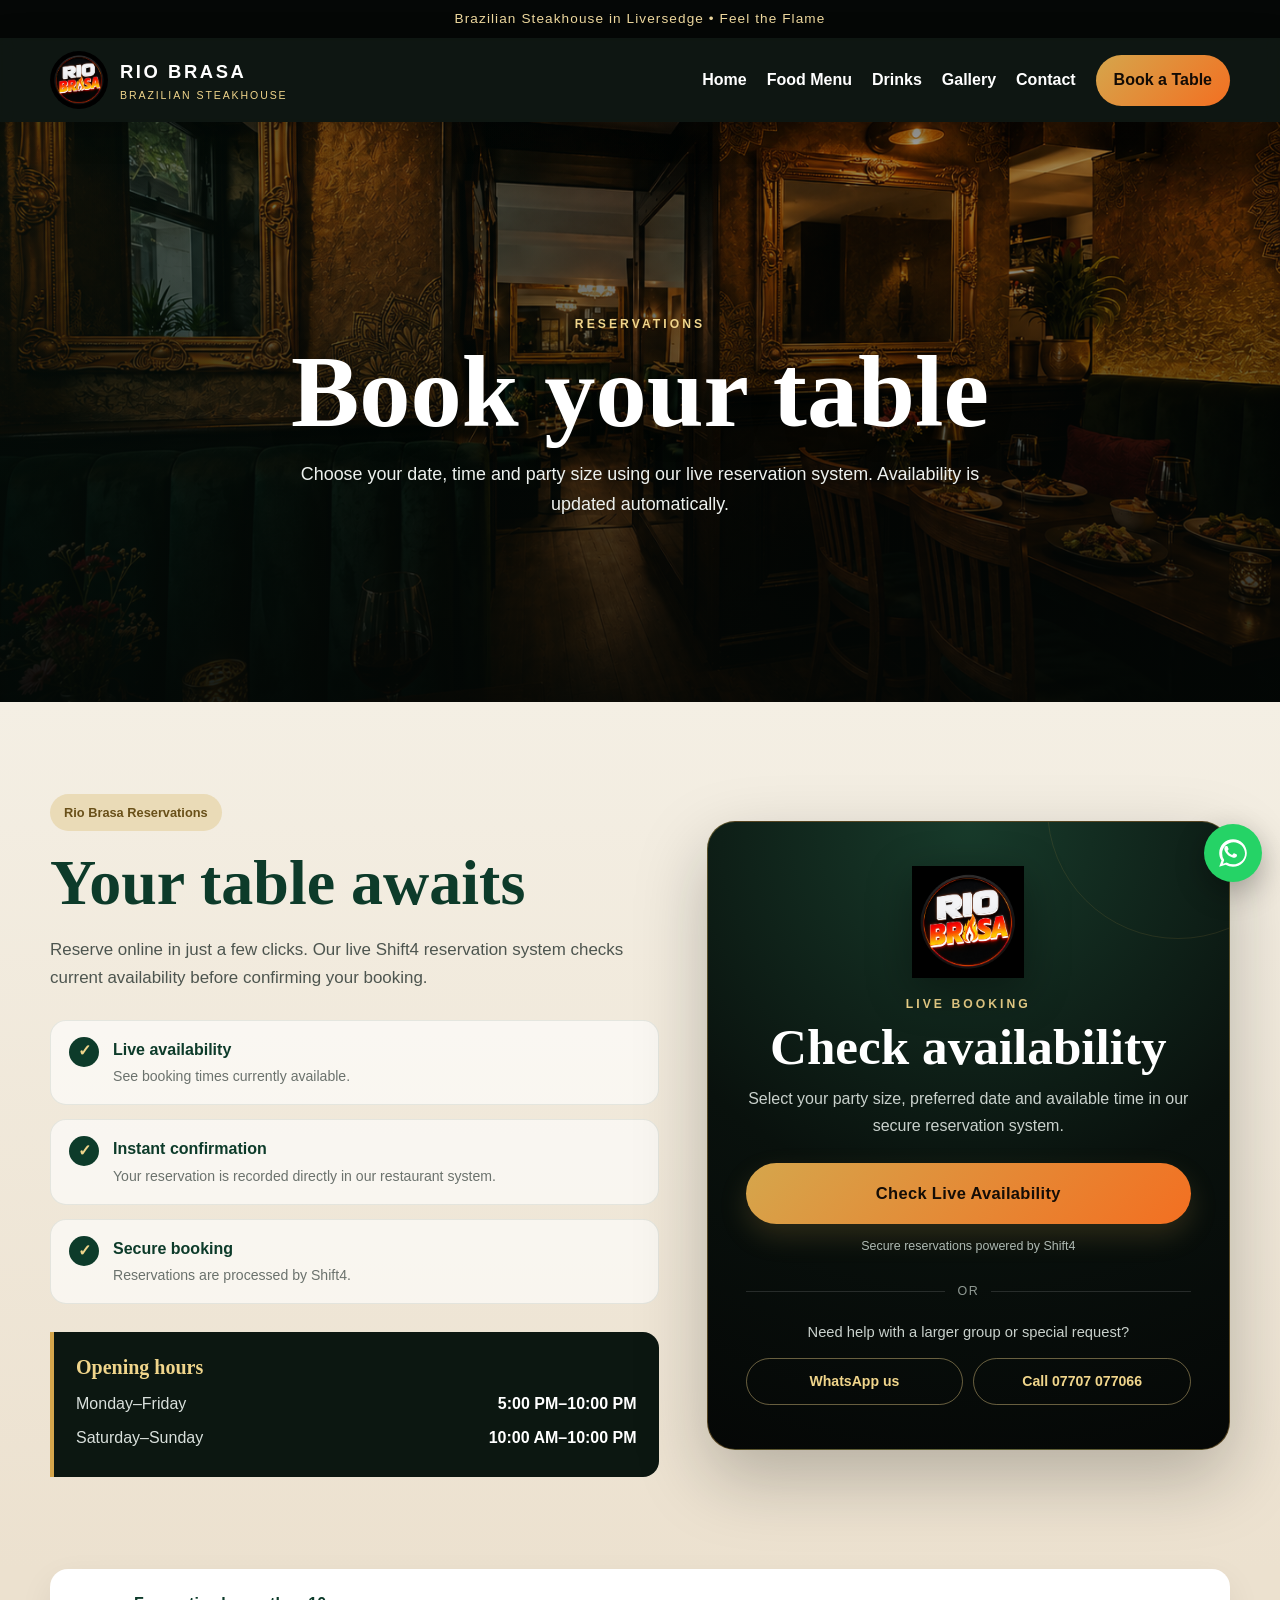
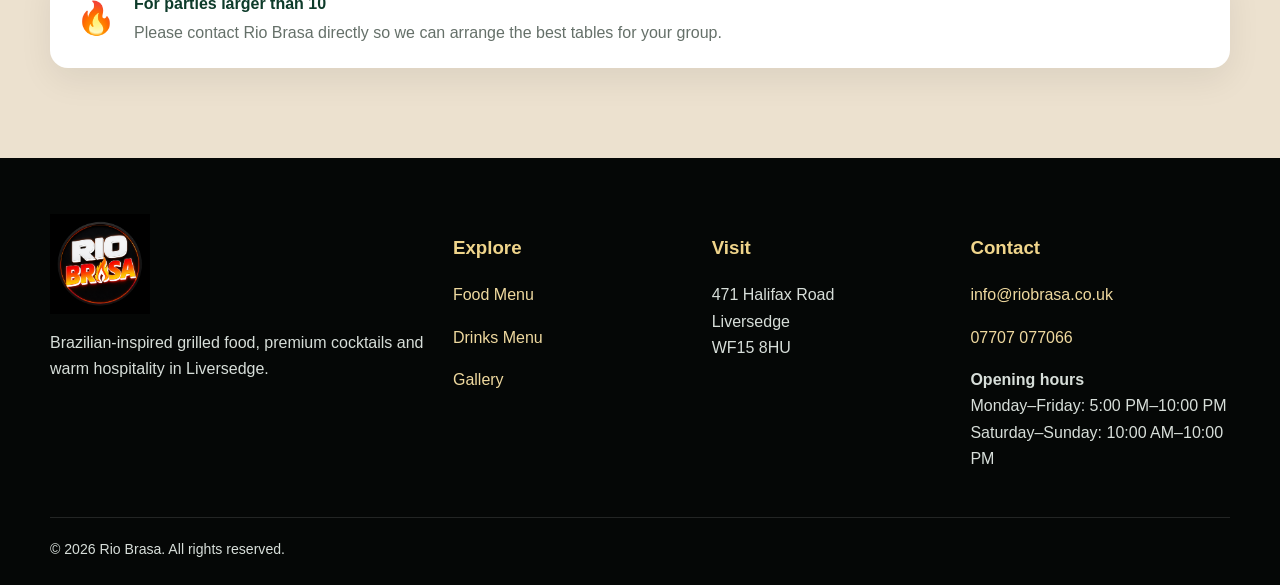
==== booking.html @ 5d2aa2d7 "Add files via upload" ====
<!doctype html>
<html lang="en">
<head>
  <meta charset="utf-8">
  <meta name="viewport" content="width=device-width,initial-scale=1">
  <title>Book a Table | Rio Brasa</title>
  <meta name="description" content="Book a table at Rio Brasa Brazilian Steakhouse in Liversedge. Live availability powered securely by Shift4.">
  <link rel="stylesheet" href="assets/css/style.css">
</head>
<body>
<div class="topbar">Brazilian Steakhouse in Liversedge • Feel the Flame</div>
<header class="header">
  <div class="container nav">
    <a class="brand" href="index.html">
      <img src="assets/images/logo.png" alt="Rio Brasa logo">
      <div><strong>RIO BRASA</strong><small>BRAZILIAN STEAKHOUSE</small></div>
    </a>
    <button class="menu-toggle" aria-label="Open menu">☰</button>
    <nav class="navlinks">
      <a href="index.html">Home</a><a href="food-menu.html">Food Menu</a><a href="drinks.html">Drinks</a><a href="gallery.html">Gallery</a><a href="contact.html">Contact</a>
      <a class="navbtn active" href="booking.html">Book a Table</a>
    </nav>
  </div>
</header>
<main>
<section class="booking-hero">
  <img src="assets/images/dining-main.png" alt="Rio Brasa dining room">
  <div class="container booking-hero-copy">
    <div class="kicker">Reservations</div>
    <h1>Book your table</h1>
    <p>Choose your date, time and party size using our live reservation system. Availability is updated automatically.</p>
  </div>
</section>

<section class="booking-premium-section">
  <div class="container booking-premium-grid">
    <div class="booking-premium-info">
      <span class="pill">Rio Brasa Reservations</span>
      <h2 class="display-title">Your table awaits</h2>
      <p>Reserve online in just a few clicks. Our live Shift4 reservation system checks current availability before confirming your booking.</p>

      <div class="booking-benefits">
        <div class="booking-benefit"><span>✓</span><div><strong>Live availability</strong><small>See booking times currently available.</small></div></div>
        <div class="booking-benefit"><span>✓</span><div><strong>Instant confirmation</strong><small>Your reservation is recorded directly in our restaurant system.</small></div></div>
        <div class="booking-benefit"><span>✓</span><div><strong>Secure booking</strong><small>Reservations are processed by Shift4.</small></div></div>
      </div>

      <div class="booking-hours-card">
        <strong>Opening hours</strong>
        <p>Monday–Friday <span>5:00 PM–10:00 PM</span></p>
        <p>Saturday–Sunday <span>10:00 AM–10:00 PM</span></p>
      </div>
    </div>

    <div class="booking-action-card">
      <img class="booking-card-logo" src="assets/images/logo.png" alt="Rio Brasa">
      <div class="kicker">Live Booking</div>
      <h2>Check availability</h2>
      <p>Select your party size, preferred date and available time in our secure reservation system.</p>
      <a class="btn btn-primary booking-main-btn" href="https://reservations.shift4payments.com/#/a22b0c95-390b-42ae-914e-082e7ed21245" target="_blank" rel="noopener noreferrer">Check Live Availability</a>
      <div class="booking-secure-note">Secure reservations powered by Shift4</div>
      <div class="booking-divider"><span>or</span></div>
      <p class="booking-help">Need help with a larger group or special request?</p>
      <div class="booking-contact-actions">
        <a href="https://wa.me/447707077066?text=Hi%20Rio%20Brasa%21%20I%27d%20like%20to%20ask%20about%20a%20table%20reservation." target="_blank" rel="noopener noreferrer">WhatsApp us</a>
        <a href="tel:+447707077066">Call 07707 077066</a>
      </div>
    </div>
  </div>
</section>

<section class="booking-note-section">
  <div class="container booking-note">
    <div>🔥</div>
    <div><strong>For parties larger than 10</strong><p>Please contact Rio Brasa directly so we can arrange the best tables for your group.</p></div>
  </div>
</section>
</main>

<a class="whatsapp" href="https://wa.me/447707077066?text=Hi%20Rio%20Brasa%21%20I%27d%20like%20to%20make%20an%20enquiry." target="_blank" rel="noopener noreferrer" title="Contact us through WhatsApp" aria-label="Contact us through WhatsApp" data-tooltip="Contact us through WhatsApp"><svg viewBox="0 0 32 32" aria-hidden="true"><path fill="currentColor" d="M19.11 17.21c-.29-.15-1.73-.85-2-.95-.27-.1-.46-.15-.66.15-.19.29-.75.95-.92 1.14-.17.19-.34.22-.63.07-.29-.15-1.23-.45-2.34-1.45-.86-.77-1.45-1.72-1.62-2.01-.17-.29-.02-.45.13-.59.13-.13.29-.34.44-.51.15-.17.19-.29.29-.49.1-.19.05-.36-.02-.51-.07-.15-.66-1.59-.9-2.18-.24-.57-.48-.49-.66-.5h-.56c-.19 0-.51.07-.78.36-.27.29-1.02 1-1.02 2.44s1.05 2.83 1.2 3.03c.15.19 2.07 3.16 5.01 4.43.7.3 1.25.48 1.67.62.7.22 1.34.19 1.85.12.56-.08 1.73-.71 1.97-1.39.24-.68.24-1.27.17-1.39-.07-.12-.27-.19-.56-.34z"/><path fill="currentColor" d="M16.04 3C8.86 3 3.03 8.8 3.03 15.96c0 2.53.73 4.99 2.12 7.1L3 29l6.09-2.01a13.03 13.03 0 0 0 6.94 1.9h.01C23.22 28.89 29 23.09 29 15.94 29 8.79 23.22 3 16.04 3zm0 23.7h-.01a10.81 10.81 0 0 1-5.51-1.51l-.4-.24-3.61 1.19 1.21-3.51-.26-.41a10.69 10.69 0 0 1-1.65-5.72c0-5.91 4.82-10.72 10.75-10.72 5.92 0 10.74 4.81 10.74 10.72S21.96 26.7 16.04 26.7z"/></svg></a>
<footer class="footer">
  <div class="container footer-grid">
    <div><img src="assets/images/logo.png" alt="Rio Brasa"><p>Brazilian-inspired grilled food, premium cocktails and warm hospitality in Liversedge.</p></div>
    <div><h3>Explore</h3><p><a href="food-menu.html">Food Menu</a></p><p><a href="drinks.html">Drinks Menu</a></p><p><a href="gallery.html">Gallery</a></p></div>
    <div><h3>Visit</h3><p>471 Halifax Road<br>Liversedge<br>WF15 8HU</p></div>
    <div><h3>Contact</h3><p><a href="mailto:info@riobrasa.co.uk">info@riobrasa.co.uk</a></p><p><a href="tel:+447707077066">07707 077066</a></p><p><strong>Opening hours</strong><br>Monday–Friday: 5:00 PM–10:00 PM<br>Saturday–Sunday: 10:00 AM–10:00 PM</p></div>
  </div>
  <div class="container copy">© 2026 Rio Brasa. All rights reserved.</div>
</footer>
<script src="assets/js/main.js"></script>
</body></html>
---- assets/css/style.css ----
:root{
  --bg:#090b0a;
  --panel:#111713;
  --cream:#f4efe4;
  --green:#0d3b2a;
  --green2:#164f39;
  --gold:#d5a64c;
  --gold2:#f0d58b;
  --orange:#f36f21;
  --red:#e94b35;
  --white:#fff;
  --muted:#b9c2bc;
  --shadow:0 24px 70px rgba(0,0,0,.28);
}
*{box-sizing:border-box}
html{scroll-behavior:smooth}
body{margin:0;font-family:Arial,Helvetica,sans-serif;background:var(--cream);color:#171a18;line-height:1.65}
img{display:block;max-width:100%}
a{text-decoration:none;color:inherit}
.container{width:min(1180px,calc(100% - 32px));margin:auto}
.topbar{background:#050706;color:#efd99f;text-align:center;padding:8px 12px;font-size:.85rem;letter-spacing:.08em}
.header{position:sticky;top:0;z-index:1000;background:rgba(7,15,11,.97);backdrop-filter:blur(10px);box-shadow:0 8px 32px rgba(0,0,0,.28)}
.nav{min-height:84px;display:flex;align-items:center;justify-content:space-between;gap:22px}
.brand{display:flex;align-items:center;gap:12px;color:#fff}
.brand img{width:58px;height:58px;object-fit:contain;border-radius:50%}
.brand strong{display:block;font-size:1.15rem;letter-spacing:.14em}
.brand small{display:block;color:var(--gold2);font-size:.66rem;letter-spacing:.18em}
.navlinks{display:flex;gap:20px;align-items:center;color:#fff;font-weight:800}
.navlinks a:hover{color:var(--gold2)}
.navbtn{background:linear-gradient(135deg,var(--gold),var(--orange));color:#130b05!important;padding:12px 18px;border-radius:999px}
.menu-toggle{display:none;border:1px solid rgba(255,255,255,.35);background:transparent;color:#fff;border-radius:10px;font-size:1.3rem;padding:8px 12px}
.hero{min-height:780px;position:relative;display:grid;place-items:center;color:#fff;text-align:center;overflow:hidden}
.hero>img{position:absolute;inset:0;width:100%;height:100%;object-fit:cover}
.hero::after{content:"";position:absolute;inset:0;background:linear-gradient(rgba(5,8,6,.24),rgba(5,8,6,.76)),linear-gradient(90deg,rgba(0,0,0,.4),transparent 48%,rgba(0,0,0,.28))}
.hero-content{position:relative;z-index:2;max-width:900px;padding:90px 0}
.hero-logo{width:min(230px,55vw);margin:0 auto 10px;filter:drop-shadow(0 14px 28px rgba(0,0,0,.45))}
.kicker{text-transform:uppercase;letter-spacing:.25em;color:var(--gold2);font-weight:900;font-size:.76rem}
.hero h1,.page-hero h1{font-family:Georgia,serif;font-size:clamp(4rem,10vw,8rem);line-height:.9;margin:.08em 0 .18em}
.hero p{font-size:clamp(1.05rem,2vw,1.3rem);max-width:760px;margin:0 auto 28px}
.buttons{display:flex;justify-content:center;gap:14px;flex-wrap:wrap}
.btn{display:inline-block;padding:15px 24px;border-radius:999px;font-weight:900;border:0;cursor:pointer}
.btn-primary{background:linear-gradient(135deg,var(--gold),var(--orange));color:#150d06}
.btn-outline{border:2px solid #fff;color:#fff}
.btn-outline:hover{background:#fff;color:var(--green)}
section{padding:92px 0}
.split{display:grid;grid-template-columns:1fr 1fr;gap:56px;align-items:center}
.pill{display:inline-block;background:#eadbb7;color:#695019;border-radius:999px;padding:8px 14px;font-weight:900;font-size:.8rem}
.display-title{font-family:Georgia,serif;color:var(--green);font-size:clamp(2.5rem,5vw,4.5rem);line-height:1.04;margin:.3em 0}
.image-card{position:relative;min-height:500px;border-radius:24px;overflow:hidden;box-shadow:var(--shadow)}
.image-card img{position:absolute;inset:0;width:100%;height:100%;object-fit:cover}
.soft{background:#e9dfce}
.dark{background:radial-gradient(circle at 70% 15%,#332716,#0c1611 48%,#050706);color:#fff}
.section-title{max-width:760px;margin:0 auto 48px;text-align:center}
.section-title h2{font-family:Georgia,serif;color:var(--green);font-size:clamp(2.2rem,5vw,4.2rem);line-height:1.05;margin:.2em 0}
.dark .section-title h2{color:#fff}
.section-title p{color:#737a75}
.dark .section-title p{color:#c9d2cc}
.feature-grid{display:grid;grid-template-columns:repeat(4,1fr);gap:18px}
.feature{background:#fff;border-radius:20px;padding:26px;text-align:center;box-shadow:0 14px 36px rgba(0,0,0,.1)}
.dark .feature{background:rgba(255,255,255,.06);border:1px solid rgba(213,166,76,.25);box-shadow:none}
.feature .icon{font-size:2.2rem}.feature h3{color:var(--green);margin:10px 0 5px}.dark .feature h3{color:var(--gold2)}
.feature p{margin:0;color:#6d736f}.dark .feature p{color:#c6d0c9}
.promo-grid{display:grid;grid-template-columns:1fr 1fr;gap:24px}
.promo{position:relative;min-height:520px;border-radius:24px;overflow:hidden;box-shadow:var(--shadow)}
.promo img{position:absolute;inset:0;width:100%;height:100%;object-fit:cover}
.promo::after{content:"";position:absolute;inset:0;background:linear-gradient(transparent 25%,rgba(0,0,0,.88))}
.promo-copy{position:absolute;z-index:2;left:28px;right:28px;bottom:28px;color:#fff}
.promo-copy span{color:var(--gold2);font-size:.75rem;text-transform:uppercase;letter-spacing:.2em;font-weight:900}
.promo-copy h3{font-family:Georgia,serif;font-size:2.5rem;margin:.1em 0}
.page-hero{padding:120px 0 90px;text-align:center;color:#fff;position:relative;background-size:cover;background-position:center}
.page-hero::after{content:"";position:absolute;inset:0;background:linear-gradient(rgba(5,8,6,.45),rgba(5,8,6,.86))}
.page-hero .container{position:relative;z-index:1}
.page-hero p{max-width:720px;margin:auto;color:#dde5e0}
.food-hero{background-image:url("../images/food-hero.png")}
.drinks-hero{background-image:url("../images/drinks-hero.png")}
.gallery-hero{background-image:url("../images/gallery-wide.png")}
.menu-grid{columns:2 500px;column-gap:24px}
.menu-panel{break-inside:avoid;background:#0e1511;color:#fff;border-radius:20px;padding:28px;margin:0 0 24px;box-shadow:var(--shadow);border:1px solid rgba(255,255,255,.07)}
.menu-panel h2{font-family:Georgia,serif;font-size:2rem;margin:0 0 18px;padding-bottom:12px;border-bottom:3px solid var(--gold)}
.menu-panel.green h2{border-color:#5d8a4d}.menu-panel.red h2{border-color:var(--red)}
.menu-note{background:rgba(213,166,76,.12);border-left:3px solid var(--gold);padding:10px 12px;color:#eddcae}
.menu-item{padding:14px 0;border-bottom:1px dashed rgba(255,255,255,.18)}
.menu-item:last-child{border-bottom:0}
.menu-line{display:flex;justify-content:space-between;gap:18px;align-items:flex-start}
.menu-line h3{margin:0;font-size:1rem;text-transform:uppercase;letter-spacing:.03em}
.menu-line strong{color:var(--gold2);white-space:nowrap}
.menu-item p{margin:5px 0 0;color:#cad2cd;font-size:.92rem}
.gallery{display:grid;grid-template-columns:repeat(12,1fr);grid-auto-rows:230px;gap:18px}
.gallery figure{position:relative;margin:0;overflow:hidden;border-radius:20px;box-shadow:var(--shadow)}
.gallery img{width:100%;height:100%;object-fit:cover}
.gallery figcaption{position:absolute;left:18px;bottom:15px;color:#fff;font-weight:900;text-shadow:0 2px 8px #000;z-index:2}
.gallery figure::after{content:"";position:absolute;inset:0;background:linear-gradient(transparent 55%,rgba(0,0,0,.62))}
.g1{grid-column:span 7;grid-row:span 2}.g2{grid-column:span 5;grid-row:span 2}.g3{grid-column:span 5;grid-row:span 2}.g4{grid-column:span 7;grid-row:span 2}.g5{grid-column:span 7;grid-row:span 2}.g6{grid-column:span 5;grid-row:span 2}
.booking-wrap,.contact-grid{display:grid;grid-template-columns:.9fr 1.1fr;gap:36px}
.booking-info{background:linear-gradient(145deg,#0d3b2a,#071a12);color:#fff;border-radius:24px;padding:40px}
.booking-info h2{font-family:Georgia,serif;font-size:3rem;line-height:1.05}
.form-card,.contact-box{background:#fff;border-radius:24px;box-shadow:var(--shadow);padding:34px}
.form-grid{display:grid;grid-template-columns:1fr 1fr;gap:16px}.full{grid-column:1/-1}
label{display:block;font-weight:900;color:var(--green);margin-bottom:6px}
input,select,textarea{width:100%;padding:14px 15px;border:1px solid #cfc7b7;border-radius:12px;font:inherit;background:#fffdf8}
textarea{min-height:130px;resize:vertical}
.contact-row{padding:16px 0;border-bottom:1px solid #eee5d6}.contact-row strong{display:block;color:var(--green)}
.map{width:100%;height:420px;border:0;border-radius:22px}
.footer{background:#050706;color:#d7ded9;padding:56px 0 24px}
.footer-grid{display:grid;grid-template-columns:1.3fr .8fr .8fr .9fr;gap:28px}
.footer img{width:100px}.footer h3{color:var(--gold2)}.footer a{color:#efd99f}
.copy{margin-top:28px;padding-top:20px;border-top:1px solid rgba(255,255,255,.12);font-size:.88rem}
.whatsapp{position:fixed;right:18px;bottom:18px;width:58px;height:58px;border-radius:50%;background:#25d366;color:#fff;display:grid;place-items:center;box-shadow:0 10px 30px rgba(0,0,0,.3);z-index:999;text-decoration:none;transition:transform .18s ease,box-shadow .18s ease}
.whatsapp svg{width:34px;height:34px;display:block}
.whatsapp:hover{transform:translateY(-3px) scale(1.04);box-shadow:0 14px 36px rgba(0,0,0,.34)}
.whatsapp::before{content:attr(data-tooltip);position:absolute;right:72px;top:50%;transform:translateY(-50%) translateX(8px);background:#111;color:#fff;padding:10px 13px;border-radius:10px;font-size:.85rem;font-weight:700;line-height:1.2;white-space:nowrap;opacity:0;visibility:hidden;pointer-events:none;transition:.18s ease;box-shadow:0 8px 22px rgba(0,0,0,.22)}
.whatsapp::after{content:"";position:absolute;right:64px;top:50%;transform:translateY(-50%);border:7px solid transparent;border-left-color:#111;opacity:0;visibility:hidden;transition:.18s ease}
.whatsapp:hover::before,.whatsapp:hover::after,.whatsapp:focus-visible::before,.whatsapp:focus-visible::after{opacity:1;visibility:visible}.whatsapp:hover::before,.whatsapp:focus-visible::before{transform:translateY(-50%) translateX(0)}
@media(max-width:600px){.whatsapp{right:14px;bottom:14px;width:56px;height:56px}.whatsapp svg{width:32px;height:32px}.whatsapp::before,.whatsapp::after{display:none}}
@media(max-width:920px){
  .menu-toggle{display:block}
  .navlinks{display:none;position:absolute;left:0;right:0;top:84px;background:#07110c;flex-direction:column;padding:22px}
  .navlinks.open{display:flex}
  .split,.booking-wrap,.contact-grid,.footer-grid{grid-template-columns:1fr}
  .feature-grid{grid-template-columns:repeat(2,1fr)}
  .promo-grid{grid-template-columns:1fr}
  .gallery{grid-template-columns:1fr 1fr;grid-auto-rows:280px}
  .gallery figure{grid-column:auto!important;grid-row:auto!important}
}
@media(max-width:600px){
  section{padding:70px 0}
  .hero{min-height:700px}
  .feature-grid,.form-grid,.gallery{grid-template-columns:1fr}
  .full{grid-column:auto}
  .menu-grid{columns:1}
  .promo{min-height:430px}
  .gallery{grid-auto-rows:320px}
  .brand small{display:none}
}
.field-help{display:block;margin-top:7px;color:#7a715f;min-height:1.2em}
.booking-status{padding:0;border-radius:12px;line-height:1.5}.booking-status.success,.booking-status.error{padding:16px}.booking-status.success{background:#e6f5ea;color:#145b2e;border:1px solid #b9dfc3}.booking-status.error{background:#fff0ee;color:#8c251b;border:1px solid #efc5bf}
button:disabled{opacity:.6;cursor:not-allowed}
.admin-filter{display:flex;align-items:end;gap:12px;flex-wrap:wrap;background:#fff;padding:18px;border-radius:16px;box-shadow:var(--shadow);margin:24px 0}.admin-table-wrap{overflow:auto;background:#fff;border-radius:16px;box-shadow:var(--shadow)}.admin-table{width:100%;border-collapse:collapse;min-width:950px}.admin-table th,.admin-table td{padding:13px;border-bottom:1px solid #eee5d6;text-align:left;vertical-align:top}.admin-table th{background:#0d3b2a;color:#fff}.admin-cancel{border:0;background:#8c251b;color:#fff;padding:8px 10px;border-radius:8px;cursor:pointer}

/* Rio Brasa live floor-plan admin */
.admin-plan-card{margin:26px 0 34px;background:#fff;border-radius:22px;padding:24px;box-shadow:var(--shadow)}
.admin-plan-head{display:flex;justify-content:space-between;gap:20px;align-items:end;flex-wrap:wrap}.admin-plan-head h2{margin:.2em 0;color:var(--green);font-family:Georgia,serif}.plan-filter{display:flex;gap:10px;align-items:end;flex-wrap:wrap}.plan-filter input{min-width:155px}.floor-legend{display:flex;gap:20px;flex-wrap:wrap;margin:18px 0;font-weight:700;color:#5b625e}.floor-legend span{display:flex;align-items:center;gap:8px}.dot{width:12px;height:12px;border-radius:50%;display:inline-block}.free-dot{background:#2e8b57}.busy-dot{background:#b83b2f}
.floor-plan{display:grid;grid-template-columns:1.15fr .85fr;gap:22px}.room{position:relative;border:2px solid #e7ddca;border-radius:18px;padding:20px;background:#fbf8f1;min-height:440px}.room h3{margin:0 0 18px;color:var(--green);font-family:Georgia,serif}.floor-row{display:grid;gap:10px}.floor-row-top{grid-template-columns:repeat(6,1fr)}.floor-main-body{display:grid;grid-template-columns:1fr .85fr;gap:35px;margin-top:30px}.window-bank{display:flex;flex-direction:column;gap:28px}.floor-pair{display:grid;grid-template-columns:1fr 1fr;gap:10px}.bar-shape{min-height:280px;border-left:5px solid #5c4424;border-top:5px solid #5c4424;border-bottom:5px solid #5c4424;border-radius:18px 0 0 18px;display:grid;place-items:center;color:#5c4424;font-size:1.4rem;letter-spacing:.14em;background:#f0e4cc}.floor-table{min-height:74px;border-radius:12px;padding:10px;text-align:center;border:2px solid;display:flex;flex-direction:column;justify-content:center;transition:.2s}.floor-table strong{font-size:1.05rem}.floor-table small{display:block;opacity:.78}.floor-table span{display:block;font-size:.72rem;margin-top:4px;white-space:nowrap;overflow:hidden;text-overflow:ellipsis}.floor-table.free{background:#e9f6ee;border-color:#78b58f;color:#14552c}.floor-table.occupied{background:#fdebea;border-color:#d57970;color:#8b241c}.small-room-layout{display:grid;grid-template-columns:1fr 1fr;gap:34px;min-height:340px}.small-left{display:flex;flex-direction:column;gap:38px;justify-content:center}.small-right{display:flex;flex-direction:column;gap:10px}.small-bottom{grid-column:1/-1;max-width:150px;margin:0 auto;width:100%}
@media(max-width:900px){.floor-plan{grid-template-columns:1fr}.floor-row-top{grid-template-columns:repeat(3,1fr)}.floor-main-body{grid-template-columns:1fr}.bar-shape{min-height:120px}.small-room-layout{grid-template-columns:1fr}.small-bottom{grid-column:auto}.admin-plan-head{align-items:stretch}.plan-filter{align-items:stretch}.plan-filter>div,.plan-filter input,.plan-filter button{width:100%}}

/* Premium Shift4 booking landing page */
.booking-hero{position:relative;min-height:520px;display:grid;place-items:center;text-align:center;color:#fff;overflow:hidden}
.booking-hero>img{position:absolute;inset:0;width:100%;height:100%;object-fit:cover}
.booking-hero::after{content:"";position:absolute;inset:0;background:linear-gradient(180deg,rgba(3,7,5,.36),rgba(3,7,5,.88)),linear-gradient(90deg,rgba(7,35,24,.42),transparent 60%)}
.booking-hero-copy{position:relative;z-index:2;padding:100px 0 90px;max-width:850px}
.booking-hero h1{font-family:Georgia,serif;font-size:clamp(3.4rem,8vw,6.7rem);line-height:.95;margin:.08em 0 .2em;text-shadow:0 8px 28px rgba(0,0,0,.32)}
.booking-hero p{max-width:700px;margin:auto;font-size:1.12rem;color:#edf1ee}
.booking-premium-section{background:linear-gradient(180deg,#f4efe4,#ece1cf)}
.booking-premium-grid{display:grid;grid-template-columns:1fr .86fr;gap:48px;align-items:center}
.booking-premium-info>p{font-size:1.06rem;max-width:650px;color:#4d554f}
.booking-benefits{display:grid;gap:14px;margin:28px 0}
.booking-benefit{display:flex;gap:14px;align-items:flex-start;background:rgba(255,255,255,.62);border:1px solid rgba(13,59,42,.09);padding:16px 18px;border-radius:16px}
.booking-benefit>span{width:30px;height:30px;flex:0 0 30px;border-radius:50%;display:grid;place-items:center;background:var(--green);color:var(--gold2);font-weight:900}
.booking-benefit strong{display:block;color:var(--green);font-size:1rem}.booking-benefit small{display:block;color:#6b726d;margin-top:2px;font-size:.88rem}
.booking-hours-card{margin-top:26px;border-left:4px solid var(--gold);background:#0c1711;color:#fff;padding:19px 22px;border-radius:0 16px 16px 0}
.booking-hours-card>strong{color:var(--gold2);font-family:Georgia,serif;font-size:1.25rem}.booking-hours-card p{display:flex;justify-content:space-between;gap:20px;margin:7px 0;color:#d9e0dc}.booking-hours-card span{color:#fff;font-weight:800;white-space:nowrap}
.booking-action-card{position:relative;background:radial-gradient(circle at 50% 0%,#183b2b,#09110d 55%,#050706);border:1px solid rgba(213,166,76,.38);box-shadow:0 28px 70px rgba(15,18,16,.25);border-radius:28px;padding:44px 38px;text-align:center;color:#fff;overflow:hidden}
.booking-action-card::before{content:"";position:absolute;width:260px;height:260px;border-radius:50%;border:1px solid rgba(213,166,76,.12);top:-145px;right:-80px}
.booking-card-logo{width:112px;height:112px;object-fit:contain;margin:0 auto 16px;filter:drop-shadow(0 12px 22px rgba(0,0,0,.35))}
.booking-action-card h2{font-family:Georgia,serif;color:#fff;font-size:clamp(2.2rem,4vw,3.4rem);line-height:1.02;margin:.15em 0 .25em}.booking-action-card>p{color:#c9d1cc;max-width:470px;margin:0 auto 24px}
.booking-main-btn{display:block;width:100%;font-size:1.03rem;letter-spacing:.02em;padding:17px 22px;box-shadow:0 12px 28px rgba(213,166,76,.18)}
.booking-secure-note{font-size:.78rem;color:#aeb9b2;margin-top:12px}.booking-divider{display:flex;align-items:center;gap:12px;margin:24px 0 18px;color:#8f9993;font-size:.78rem;text-transform:uppercase;letter-spacing:.12em}.booking-divider::before,.booking-divider::after{content:"";height:1px;background:rgba(255,255,255,.13);flex:1}
.booking-help{font-size:.92rem;margin-bottom:14px!important}.booking-contact-actions{display:grid;grid-template-columns:1fr 1fr;gap:10px}.booking-contact-actions a{border:1px solid rgba(240,213,139,.42);border-radius:999px;padding:11px 13px;color:var(--gold2);font-weight:800;font-size:.88rem}.booking-contact-actions a:hover{background:rgba(213,166,76,.1)}
.booking-note-section{padding:0 0 90px;background:#ece1cf}.booking-note{display:flex;align-items:center;gap:18px;background:#fff;border-radius:18px;padding:22px 26px;box-shadow:0 12px 34px rgba(0,0,0,.07)}.booking-note>div:first-child{font-size:2rem}.booking-note strong{color:var(--green)}.booking-note p{margin:2px 0 0;color:#657069}
@media(max-width:920px){.booking-premium-grid{grid-template-columns:1fr}.booking-action-card{max-width:620px;width:100%;margin:auto}}
@media(max-width:600px){.booking-hero{min-height:450px}.booking-hero-copy{padding:80px 0 70px}.booking-action-card{padding:34px 22px}.booking-contact-actions{grid-template-columns:1fr}.booking-hours-card p{display:block}.booking-hours-card span{display:block}.booking-note{align-items:flex-start}}
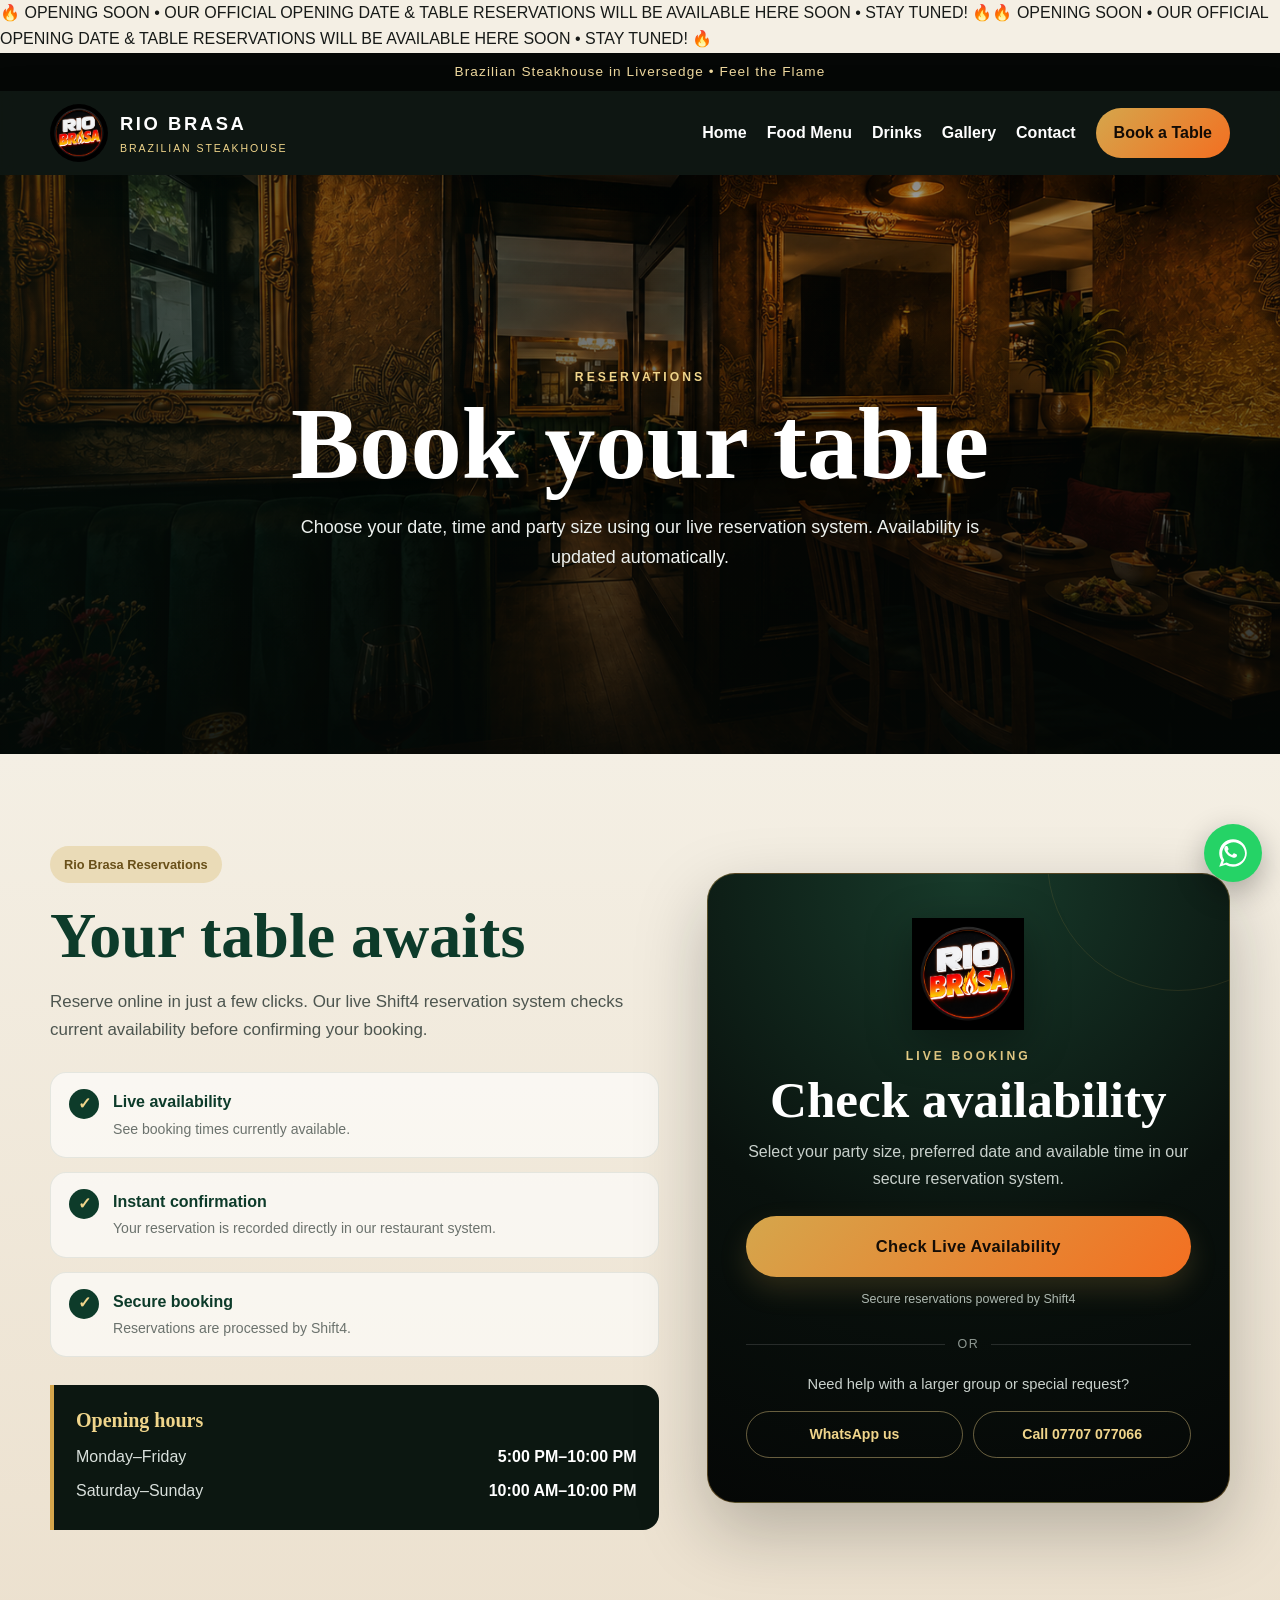
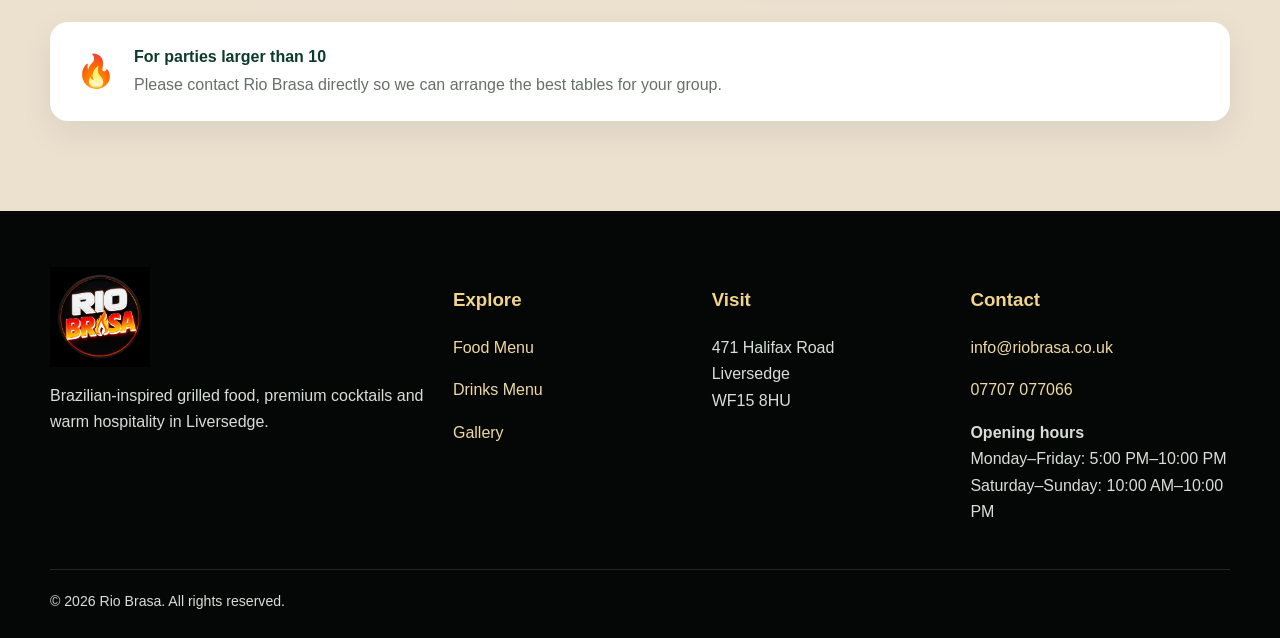
==== commit 811e68b1: "Add files via upload" ====
--- a/booking.html
+++ b/booking.html
@@ -8,6 +8,12 @@
   <link rel="stylesheet" href="assets/css/style.css">
 </head>
 <body>
+
+<div class="opening-marquee" role="status" aria-label="Rio Brasa opening soon">
+  <div class="opening-marquee__track">
+    <span>🔥 OPENING SOON • OUR OFFICIAL OPENING DATE & TABLE RESERVATIONS WILL BE AVAILABLE HERE SOON • STAY TUNED! 🔥</span><span aria-hidden="true">🔥 OPENING SOON • OUR OFFICIAL OPENING DATE & TABLE RESERVATIONS WILL BE AVAILABLE HERE SOON • STAY TUNED! 🔥</span>
+  </div>
+</div>
 <div class="topbar">Brazilian Steakhouse in Liversedge • Feel the Flame</div>
 <header class="header">
   <div class="container nav">
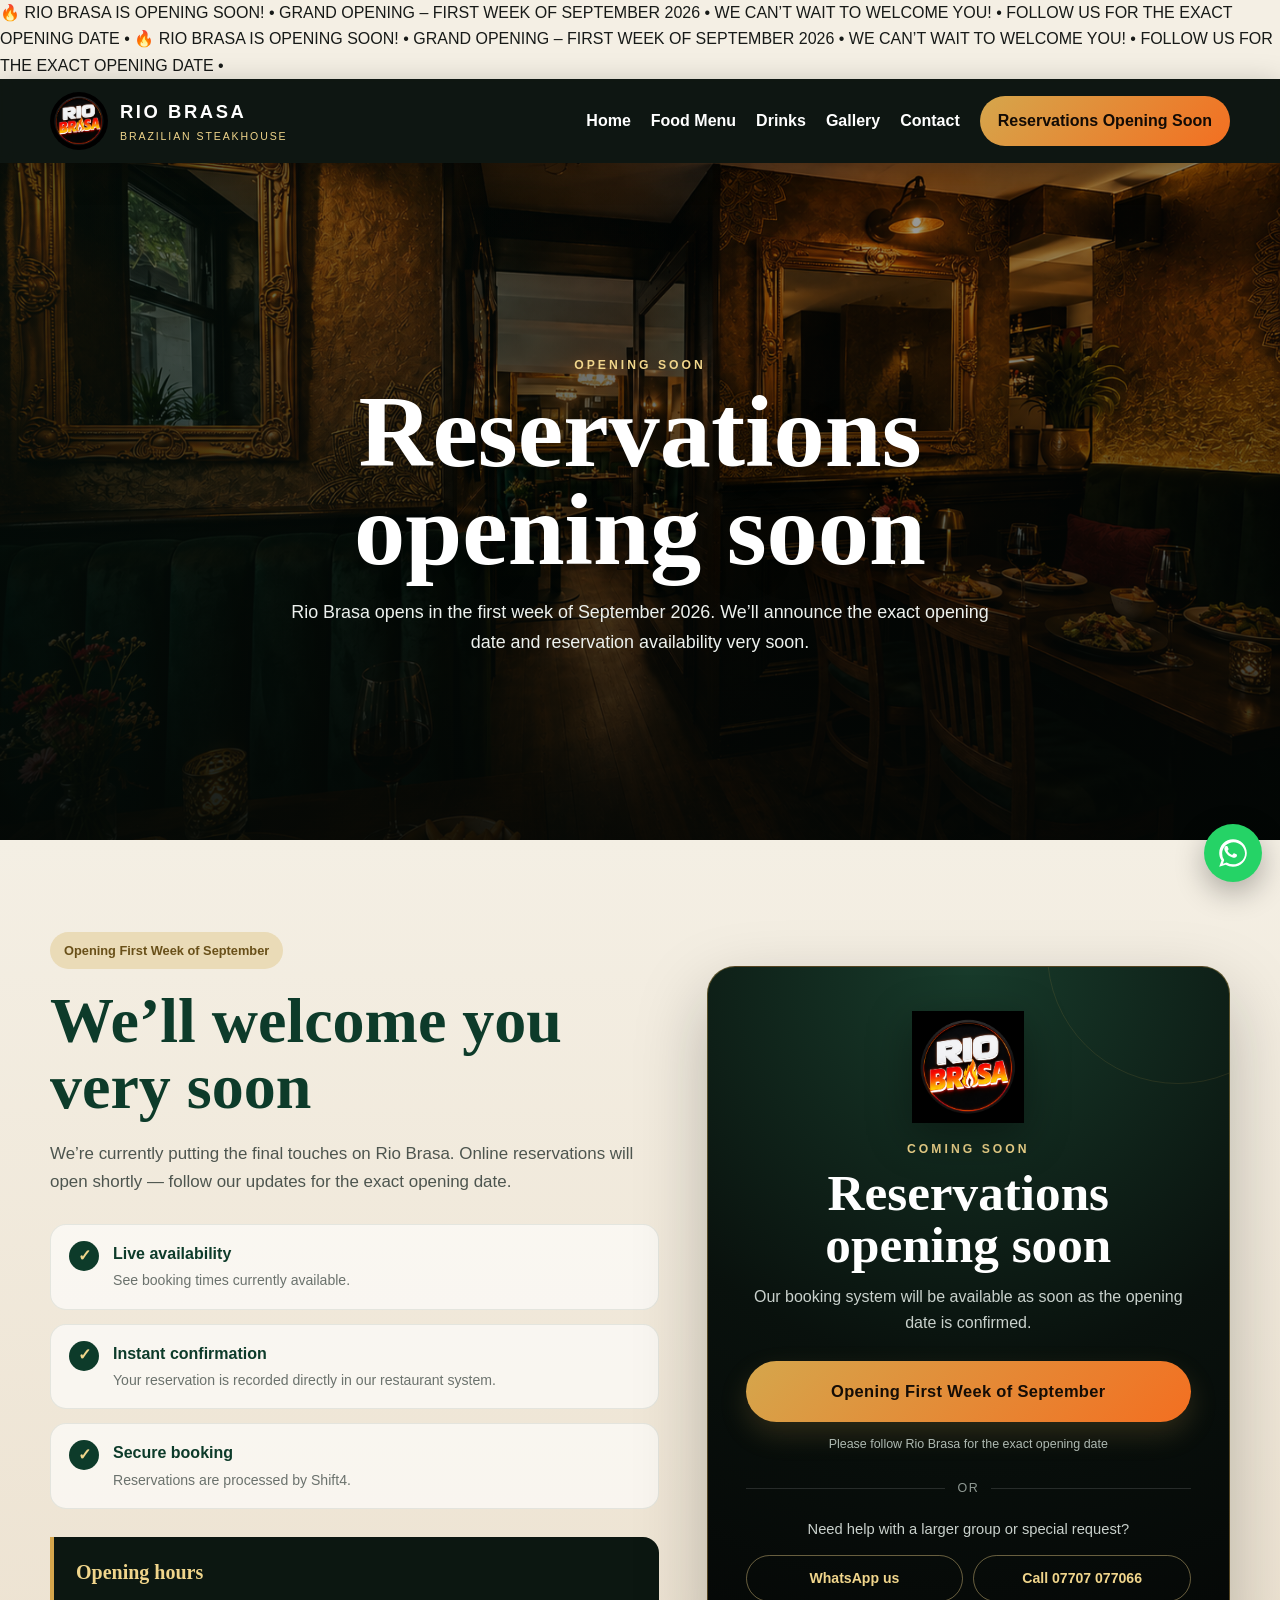
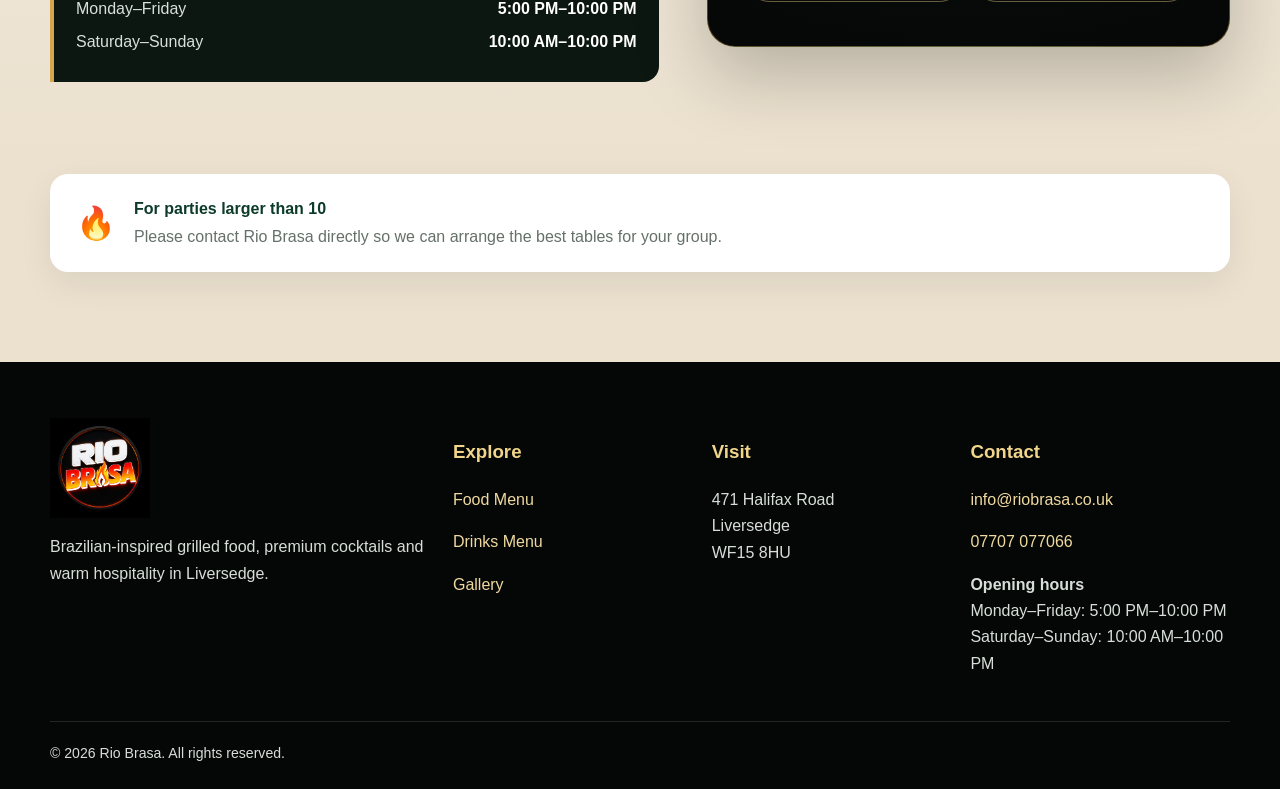
==== commit 60d90a20: "Add files via upload" ====
--- a/booking.html
+++ b/booking.html
@@ -8,13 +8,7 @@
   <link rel="stylesheet" href="assets/css/style.css">
 </head>
 <body>
-
-<div class="opening-marquee" role="status" aria-label="Rio Brasa opening soon">
-  <div class="opening-marquee__track">
-    <span>🔥 OPENING SOON • OUR OFFICIAL OPENING DATE & TABLE RESERVATIONS WILL BE AVAILABLE HERE SOON • STAY TUNED! 🔥</span><span aria-hidden="true">🔥 OPENING SOON • OUR OFFICIAL OPENING DATE & TABLE RESERVATIONS WILL BE AVAILABLE HERE SOON • STAY TUNED! 🔥</span>
-  </div>
-</div>
-<div class="topbar">Brazilian Steakhouse in Liversedge • Feel the Flame</div>
+<div class="opening-ticker" role="status" aria-label="Rio Brasa opening announcement"><div class="opening-ticker-track"><span>🔥 RIO BRASA IS OPENING SOON! • GRAND OPENING – FIRST WEEK OF SEPTEMBER 2026 • WE CAN’T WAIT TO WELCOME YOU! • FOLLOW US FOR THE EXACT OPENING DATE • </span><span aria-hidden="true">🔥 RIO BRASA IS OPENING SOON! • GRAND OPENING – FIRST WEEK OF SEPTEMBER 2026 • WE CAN’T WAIT TO WELCOME YOU! • FOLLOW US FOR THE EXACT OPENING DATE • </span></div></div>
 <header class="header">
   <div class="container nav">
     <a class="brand" href="index.html">
@@ -24,7 +18,7 @@
     <button class="menu-toggle" aria-label="Open menu">☰</button>
     <nav class="navlinks">
       <a href="index.html">Home</a><a href="food-menu.html">Food Menu</a><a href="drinks.html">Drinks</a><a href="gallery.html">Gallery</a><a href="contact.html">Contact</a>
-      <a class="navbtn active" href="booking.html">Book a Table</a>
+      <a class="navbtn active" href="booking.html">Reservations Opening Soon</a>
     </nav>
   </div>
 </header>
@@ -32,18 +26,18 @@
 <section class="booking-hero">
   <img src="assets/images/dining-main.png" alt="Rio Brasa dining room">
   <div class="container booking-hero-copy">
-    <div class="kicker">Reservations</div>
-    <h1>Book your table</h1>
-    <p>Choose your date, time and party size using our live reservation system. Availability is updated automatically.</p>
+    <div class="kicker">Opening Soon</div>
+    <h1>Reservations opening soon</h1>
+    <p>Rio Brasa opens in the first week of September 2026. We’ll announce the exact opening date and reservation availability very soon.</p>
   </div>
 </section>
 
 <section class="booking-premium-section">
   <div class="container booking-premium-grid">
     <div class="booking-premium-info">
-      <span class="pill">Rio Brasa Reservations</span>
-      <h2 class="display-title">Your table awaits</h2>
-      <p>Reserve online in just a few clicks. Our live Shift4 reservation system checks current availability before confirming your booking.</p>
+      <span class="pill">Opening First Week of September</span>
+      <h2 class="display-title">We’ll welcome you very soon</h2>
+      <p>We’re currently putting the final touches on Rio Brasa. Online reservations will open shortly — follow our updates for the exact opening date.</p>
 
       <div class="booking-benefits">
         <div class="booking-benefit"><span>✓</span><div><strong>Live availability</strong><small>See booking times currently available.</small></div></div>
@@ -60,11 +54,11 @@
 
     <div class="booking-action-card">
       <img class="booking-card-logo" src="assets/images/logo.png" alt="Rio Brasa">
-      <div class="kicker">Live Booking</div>
-      <h2>Check availability</h2>
-      <p>Select your party size, preferred date and available time in our secure reservation system.</p>
-      <a class="btn btn-primary booking-main-btn" href="https://reservations.shift4payments.com/#/a22b0c95-390b-42ae-914e-082e7ed21245" target="_blank" rel="noopener noreferrer">Check Live Availability</a>
-      <div class="booking-secure-note">Secure reservations powered by Shift4</div>
+      <div class="kicker">Coming Soon</div>
+      <h2>Reservations opening soon</h2>
+      <p>Our booking system will be available as soon as the opening date is confirmed.</p>
+      <span class="btn btn-primary booking-main-btn booking-disabled" aria-disabled="true">Opening First Week of September</span>
+      <div class="booking-secure-note">Please follow Rio Brasa for the exact opening date</div>
       <div class="booking-divider"><span>or</span></div>
       <p class="booking-help">Need help with a larger group or special request?</p>
       <div class="booking-contact-actions">
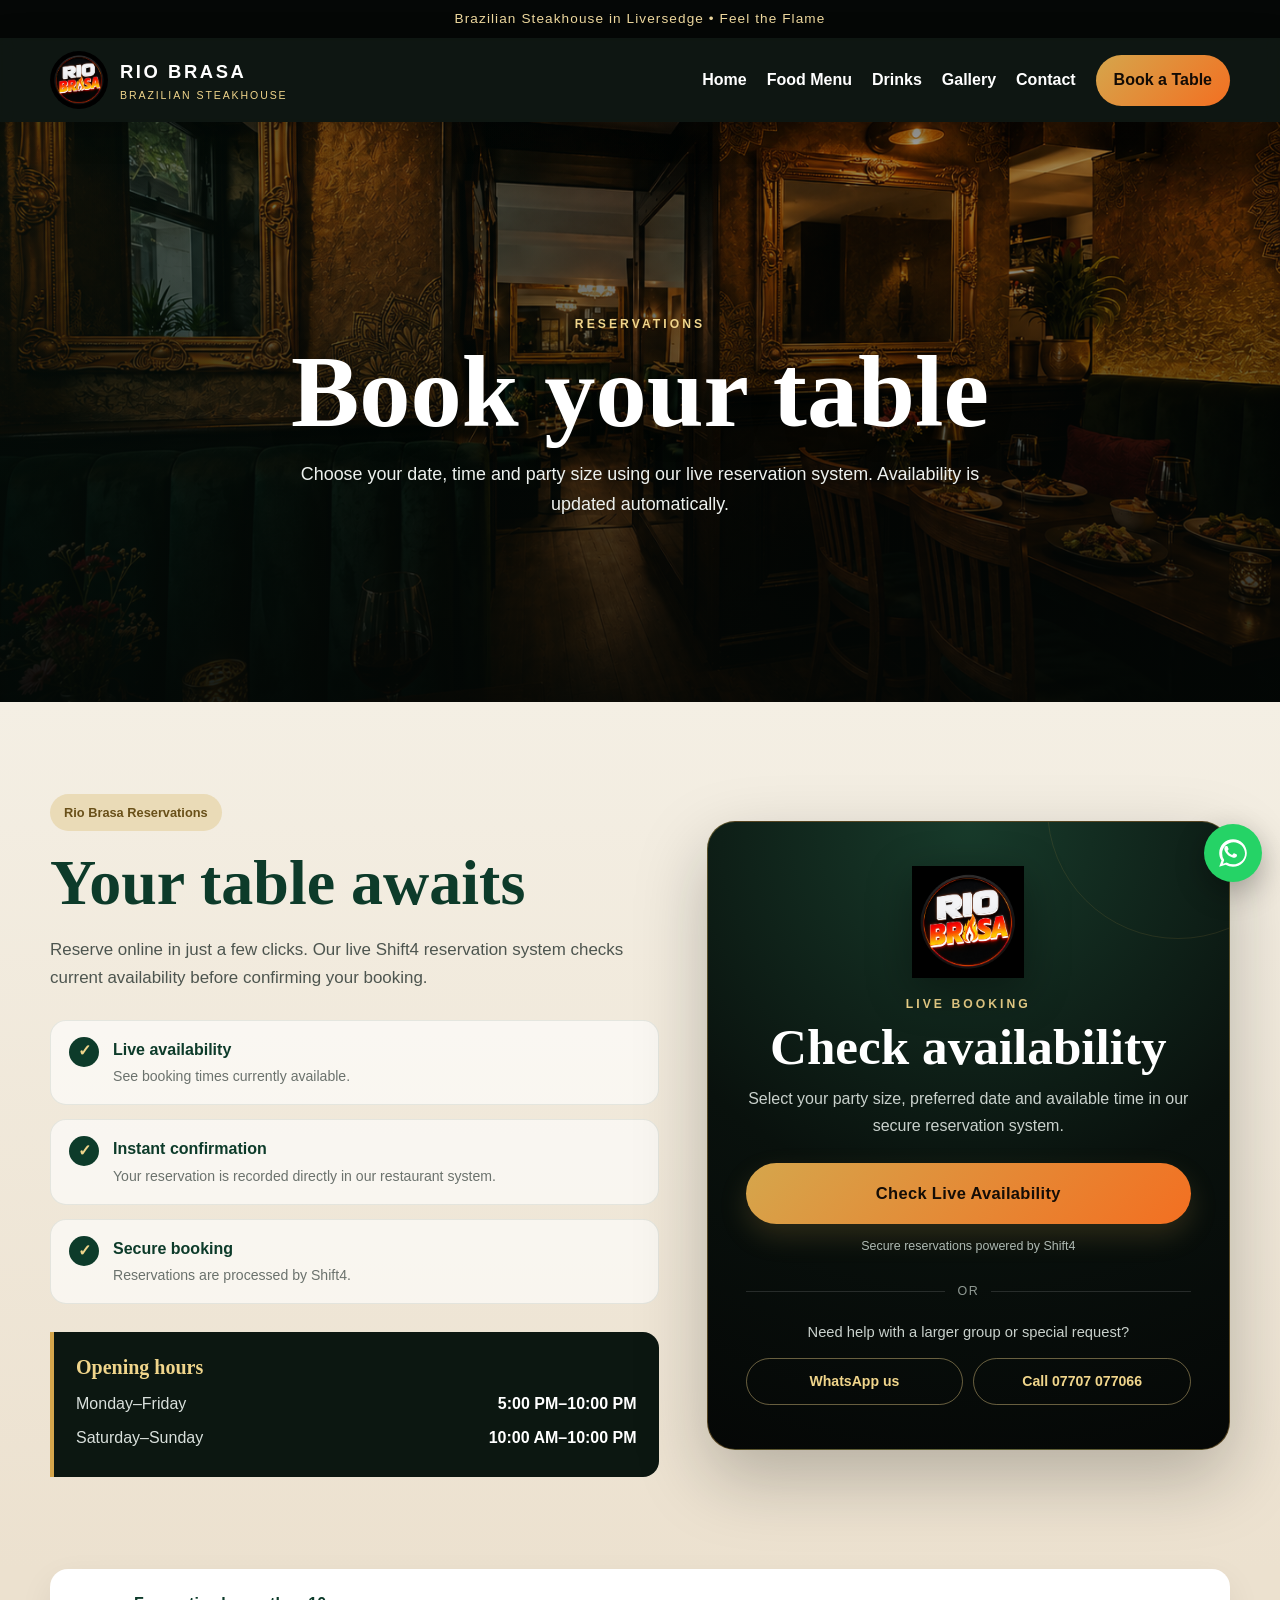
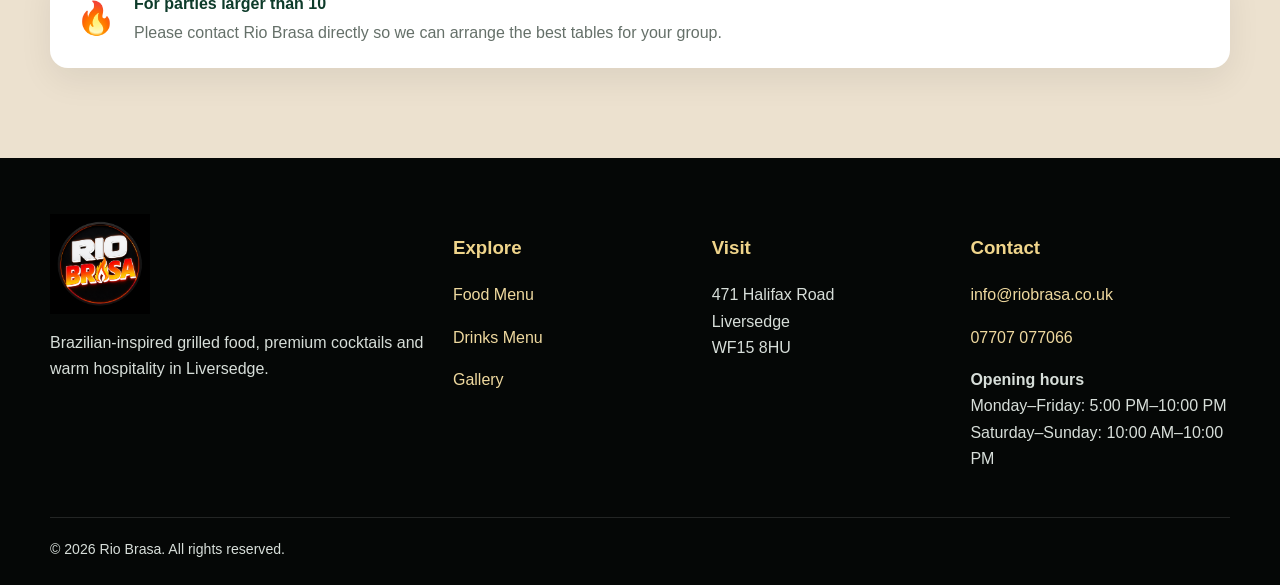
==== commit 064704af: "Add files via upload" ====
--- a/booking.html
+++ b/booking.html
@@ -8,7 +8,7 @@
   <link rel="stylesheet" href="assets/css/style.css">
 </head>
 <body>
-<div class="opening-ticker" role="status" aria-label="Rio Brasa opening announcement"><div class="opening-ticker-track"><span>🔥 RIO BRASA IS OPENING SOON! • GRAND OPENING – FIRST WEEK OF SEPTEMBER 2026 • WE CAN’T WAIT TO WELCOME YOU! • FOLLOW US FOR THE EXACT OPENING DATE • </span><span aria-hidden="true">🔥 RIO BRASA IS OPENING SOON! • GRAND OPENING – FIRST WEEK OF SEPTEMBER 2026 • WE CAN’T WAIT TO WELCOME YOU! • FOLLOW US FOR THE EXACT OPENING DATE • </span></div></div>
+<div class="topbar">Brazilian Steakhouse in Liversedge • Feel the Flame</div>
 <header class="header">
   <div class="container nav">
     <a class="brand" href="index.html">
@@ -18,7 +18,7 @@
     <button class="menu-toggle" aria-label="Open menu">☰</button>
     <nav class="navlinks">
       <a href="index.html">Home</a><a href="food-menu.html">Food Menu</a><a href="drinks.html">Drinks</a><a href="gallery.html">Gallery</a><a href="contact.html">Contact</a>
-      <a class="navbtn active" href="booking.html">Reservations Opening Soon</a>
+      <a class="navbtn active" href="booking.html">Book a Table</a>
     </nav>
   </div>
 </header>
@@ -26,18 +26,18 @@
 <section class="booking-hero">
   <img src="assets/images/dining-main.png" alt="Rio Brasa dining room">
   <div class="container booking-hero-copy">
-    <div class="kicker">Opening Soon</div>
-    <h1>Reservations opening soon</h1>
-    <p>Rio Brasa opens in the first week of September 2026. We’ll announce the exact opening date and reservation availability very soon.</p>
+    <div class="kicker">Reservations</div>
+    <h1>Book your table</h1>
+    <p>Choose your date, time and party size using our live reservation system. Availability is updated automatically.</p>
   </div>
 </section>
 
 <section class="booking-premium-section">
   <div class="container booking-premium-grid">
     <div class="booking-premium-info">
-      <span class="pill">Opening First Week of September</span>
-      <h2 class="display-title">We’ll welcome you very soon</h2>
-      <p>We’re currently putting the final touches on Rio Brasa. Online reservations will open shortly — follow our updates for the exact opening date.</p>
+      <span class="pill">Rio Brasa Reservations</span>
+      <h2 class="display-title">Your table awaits</h2>
+      <p>Reserve online in just a few clicks. Our live Shift4 reservation system checks current availability before confirming your booking.</p>
 
       <div class="booking-benefits">
         <div class="booking-benefit"><span>✓</span><div><strong>Live availability</strong><small>See booking times currently available.</small></div></div>
@@ -54,11 +54,11 @@
 
     <div class="booking-action-card">
       <img class="booking-card-logo" src="assets/images/logo.png" alt="Rio Brasa">
-      <div class="kicker">Coming Soon</div>
-      <h2>Reservations opening soon</h2>
-      <p>Our booking system will be available as soon as the opening date is confirmed.</p>
-      <span class="btn btn-primary booking-main-btn booking-disabled" aria-disabled="true">Opening First Week of September</span>
-      <div class="booking-secure-note">Please follow Rio Brasa for the exact opening date</div>
+      <div class="kicker">Live Booking</div>
+      <h2>Check availability</h2>
+      <p>Select your party size, preferred date and available time in our secure reservation system.</p>
+      <a class="btn btn-primary booking-main-btn" href="https://reservations.shift4payments.com/#/a22b0c95-390b-42ae-914e-082e7ed21245" target="_blank" rel="noopener noreferrer">Check Live Availability</a>
+      <div class="booking-secure-note">Secure reservations powered by Shift4</div>
       <div class="booking-divider"><span>or</span></div>
       <p class="booking-help">Need help with a larger group or special request?</p>
       <div class="booking-contact-actions">
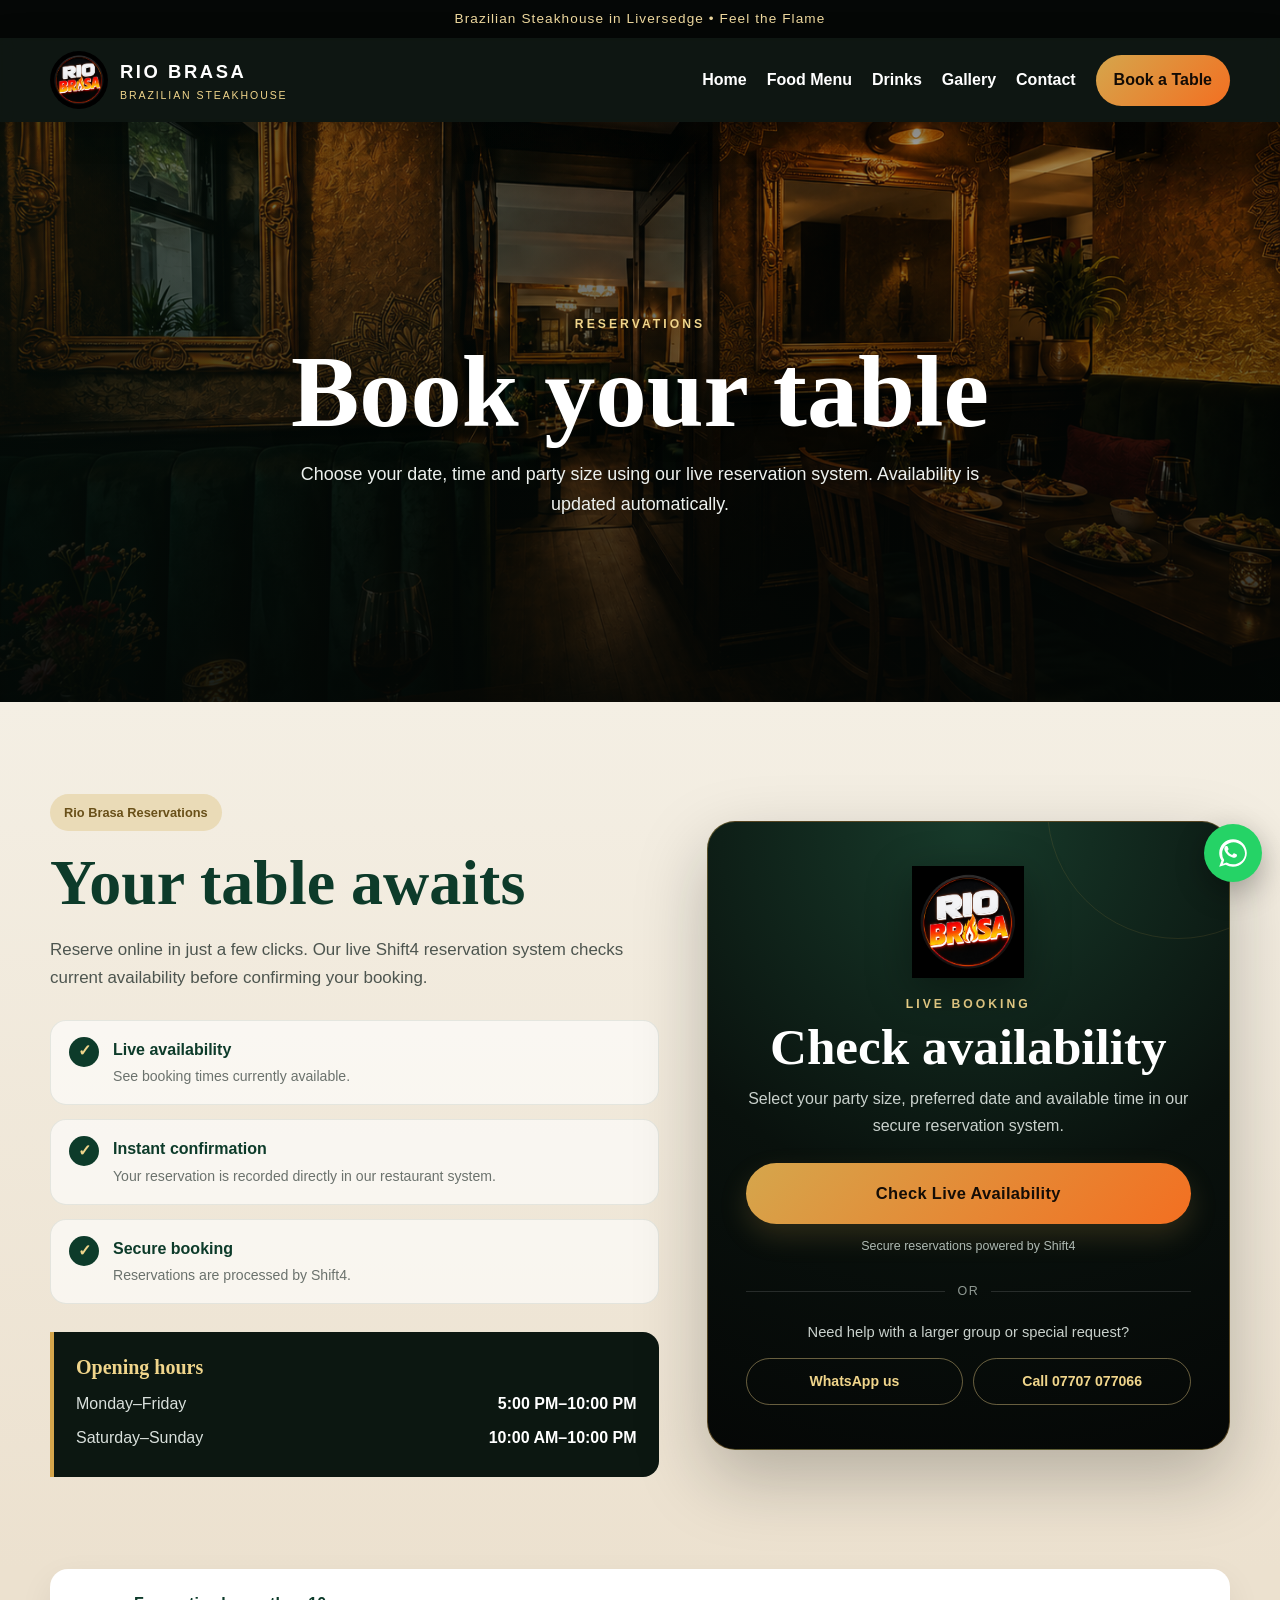
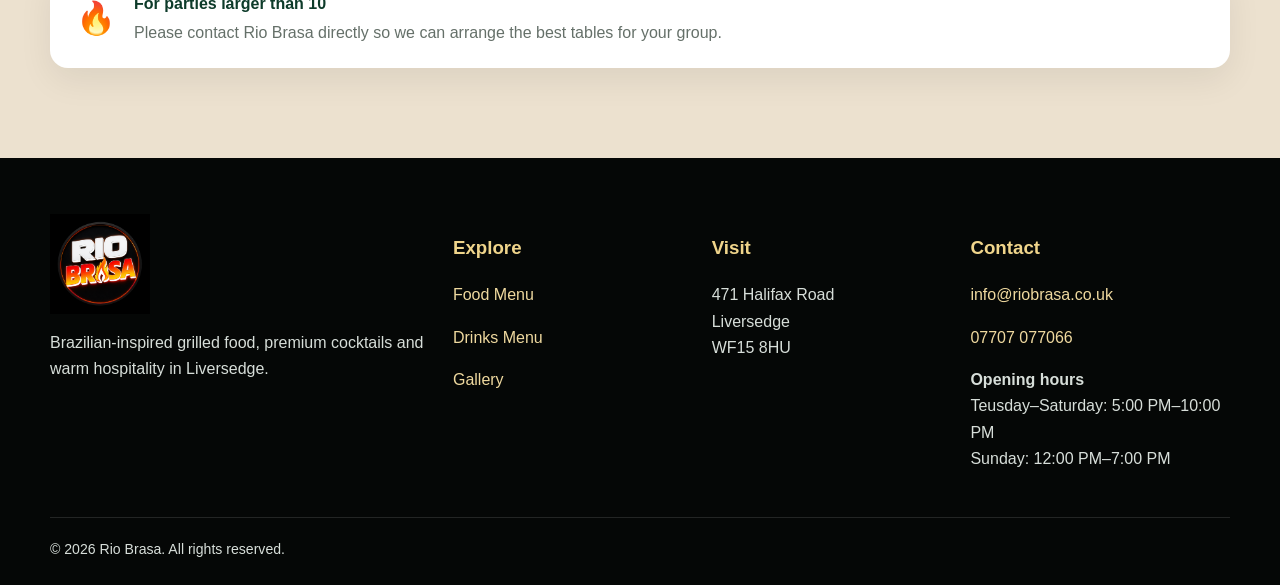
==== commit 7113e91a: "Update booking.html" ====
--- a/booking.html
+++ b/booking.html
@@ -83,7 +83,7 @@
     <div><img src="assets/images/logo.png" alt="Rio Brasa"><p>Brazilian-inspired grilled food, premium cocktails and warm hospitality in Liversedge.</p></div>
     <div><h3>Explore</h3><p><a href="food-menu.html">Food Menu</a></p><p><a href="drinks.html">Drinks Menu</a></p><p><a href="gallery.html">Gallery</a></p></div>
     <div><h3>Visit</h3><p>471 Halifax Road<br>Liversedge<br>WF15 8HU</p></div>
-    <div><h3>Contact</h3><p><a href="mailto:info@riobrasa.co.uk">info@riobrasa.co.uk</a></p><p><a href="tel:+447707077066">07707 077066</a></p><p><strong>Opening hours</strong><br>Monday–Friday: 5:00 PM–10:00 PM<br>Saturday–Sunday: 10:00 AM–10:00 PM</p></div>
+    <div><h3>Contact</h3><p><a href="mailto:info@riobrasa.co.uk">info@riobrasa.co.uk</a></p><p><a href="tel:+447707077066">07707 077066</a></p><p><strong>Opening hours</strong><br>Teusday–Saturday: 5:00 PM–10:00 PM<br>Sunday: 12:00 PM–7:00 PM</p></div>
   </div>
   <div class="container copy">© 2026 Rio Brasa. All rights reserved.</div>
 </footer>
--- a/assets/css/style.css
+++ b/assets/css/style.css
@@ -170,3 +170,12 @@
 .booking-note-section{padding:0 0 90px;background:#ece1cf}.booking-note{display:flex;align-items:center;gap:18px;background:#fff;border-radius:18px;padding:22px 26px;box-shadow:0 12px 34px rgba(0,0,0,.07)}.booking-note>div:first-child{font-size:2rem}.booking-note strong{color:var(--green)}.booking-note p{margin:2px 0 0;color:#657069}
 @media(max-width:920px){.booking-premium-grid{grid-template-columns:1fr}.booking-action-card{max-width:620px;width:100%;margin:auto}}
 @media(max-width:600px){.booking-hero{min-height:450px}.booking-hero-copy{padding:80px 0 70px}.booking-action-card{padding:34px 22px}.booking-contact-actions{grid-template-columns:1fr}.booking-hours-card p{display:block}.booking-hours-card span{display:block}.booking-note{align-items:flex-start}}
+
+/* Opening Soon hero announcement */
+.opening-soon{display:flex;align-items:center;justify-content:center;gap:18px;margin:10px auto 8px;width:min(100%,980px)}
+.opening-soon h1{margin:0;font-family:Georgia,serif;font-size:clamp(4.2rem,10vw,8.6rem);font-weight:700;line-height:.88;letter-spacing:.035em;color:#f8f0df;text-transform:uppercase;text-shadow:0 4px 0 rgba(91,56,18,.22),0 0 24px rgba(240,213,139,.18),0 14px 36px rgba(0,0,0,.58)}
+.opening-line{height:1px;flex:1;max-width:110px;background:linear-gradient(90deg,transparent,var(--gold2))}
+.opening-line:last-child{background:linear-gradient(90deg,var(--gold2),transparent)}
+.hero-tagline{font-family:Georgia,serif;font-size:clamp(2rem,4.3vw,3.8rem);line-height:1;color:var(--gold2);margin:14px 0 18px;font-style:italic;text-shadow:0 8px 20px rgba(0,0,0,.42)}
+.hero-content>.kicker{margin-bottom:4px}
+@media(max-width:600px){.opening-soon{gap:10px;margin-top:12px}.opening-line{max-width:36px}.opening-soon h1{font-size:clamp(3.4rem,17vw,5.4rem);line-height:.9}.hero-tagline{font-size:clamp(1.8rem,9vw,2.8rem)}}
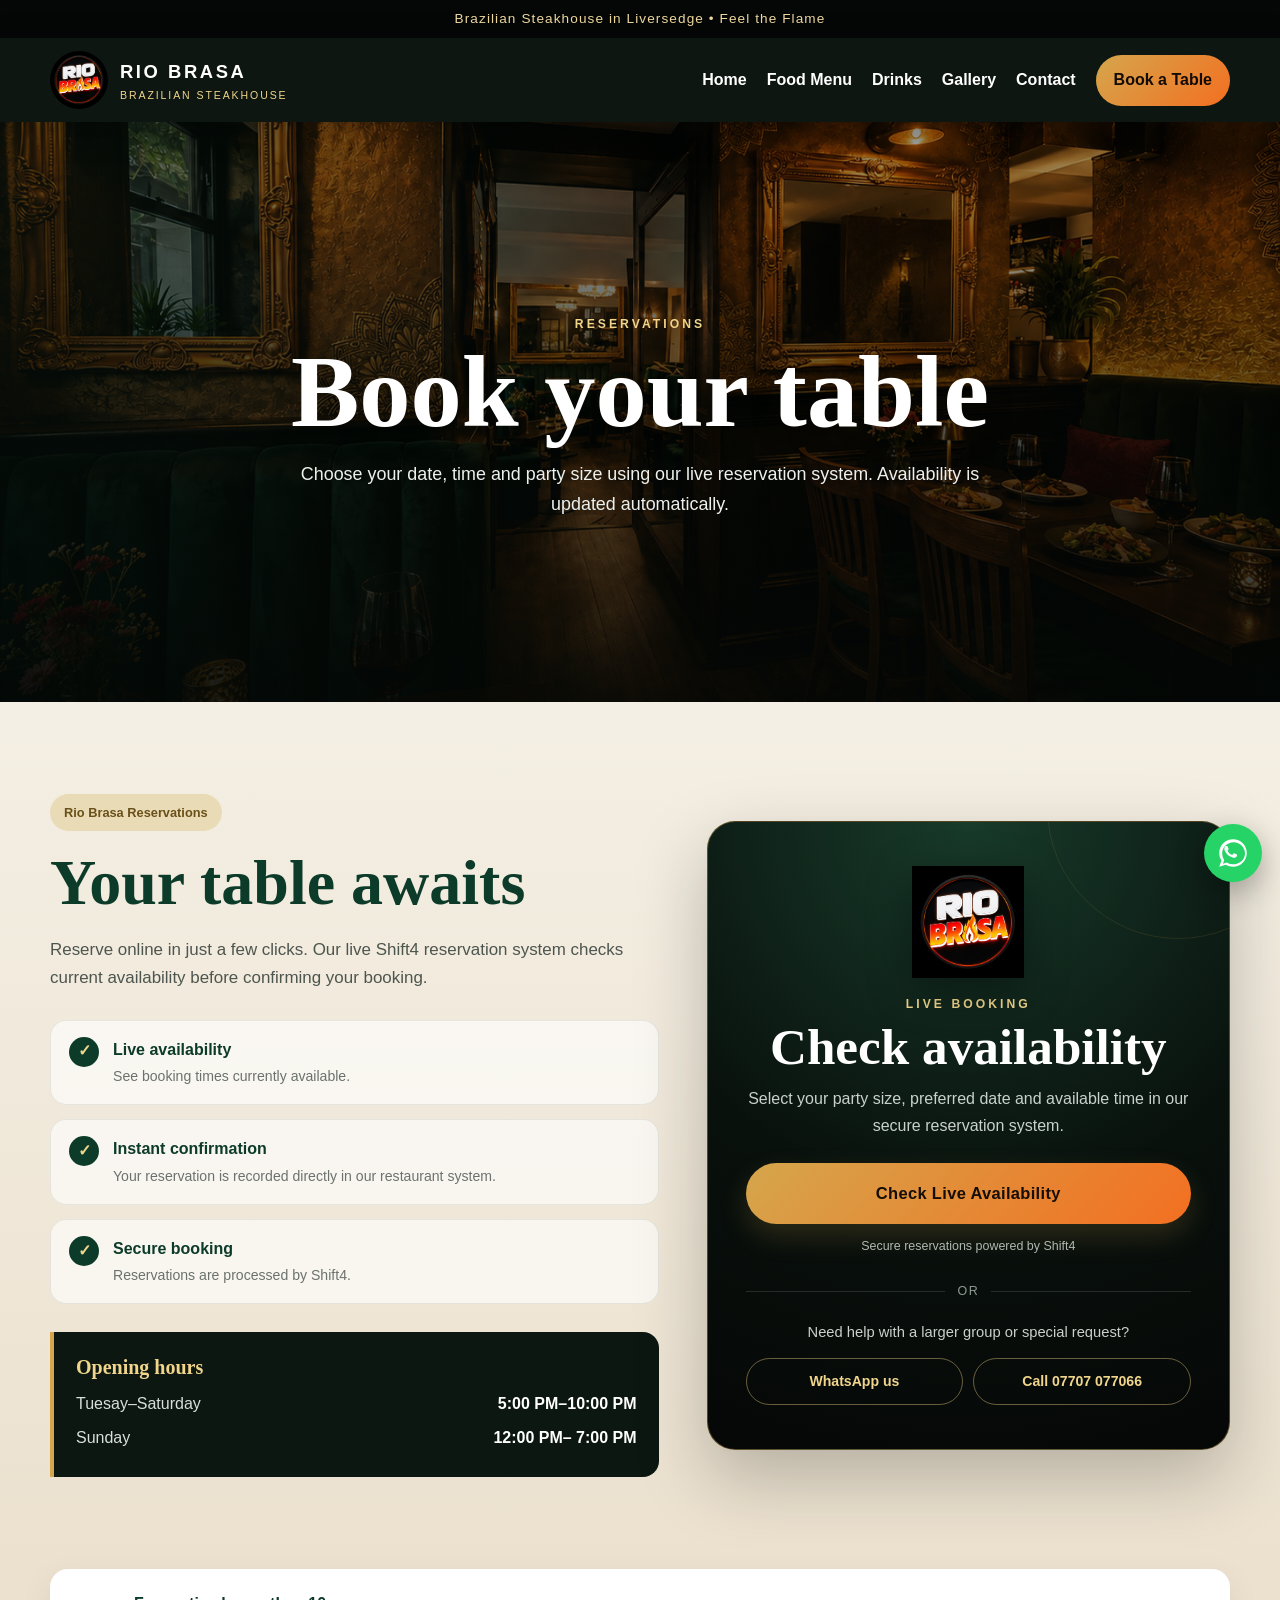
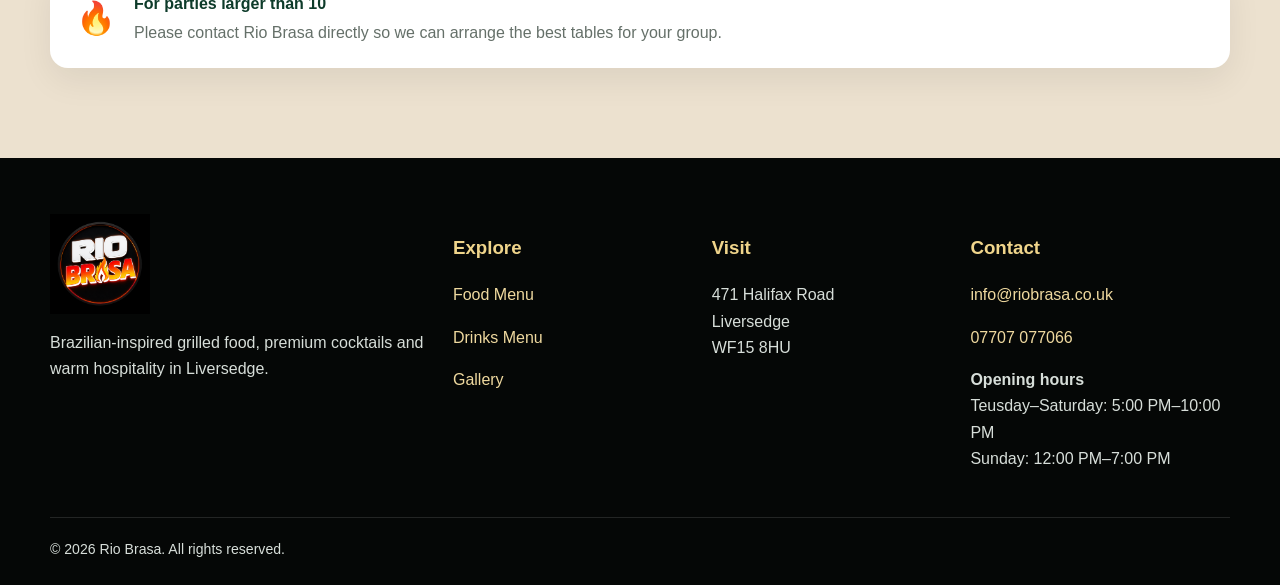
==== commit 499c571a: "Update booking hours in booking.html" ====
--- a/booking.html
+++ b/booking.html
@@ -47,8 +47,8 @@
 
       <div class="booking-hours-card">
         <strong>Opening hours</strong>
-        <p>Monday–Friday <span>5:00 PM–10:00 PM</span></p>
-        <p>Saturday–Sunday <span>10:00 AM–10:00 PM</span></p>
+        <p>Tuesay–Saturday <span>5:00 PM–10:00 PM</span></p>
+        <p>Sunday <span>12:00 PM– 7:00 PM</span></p>
       </div>
     </div>
 
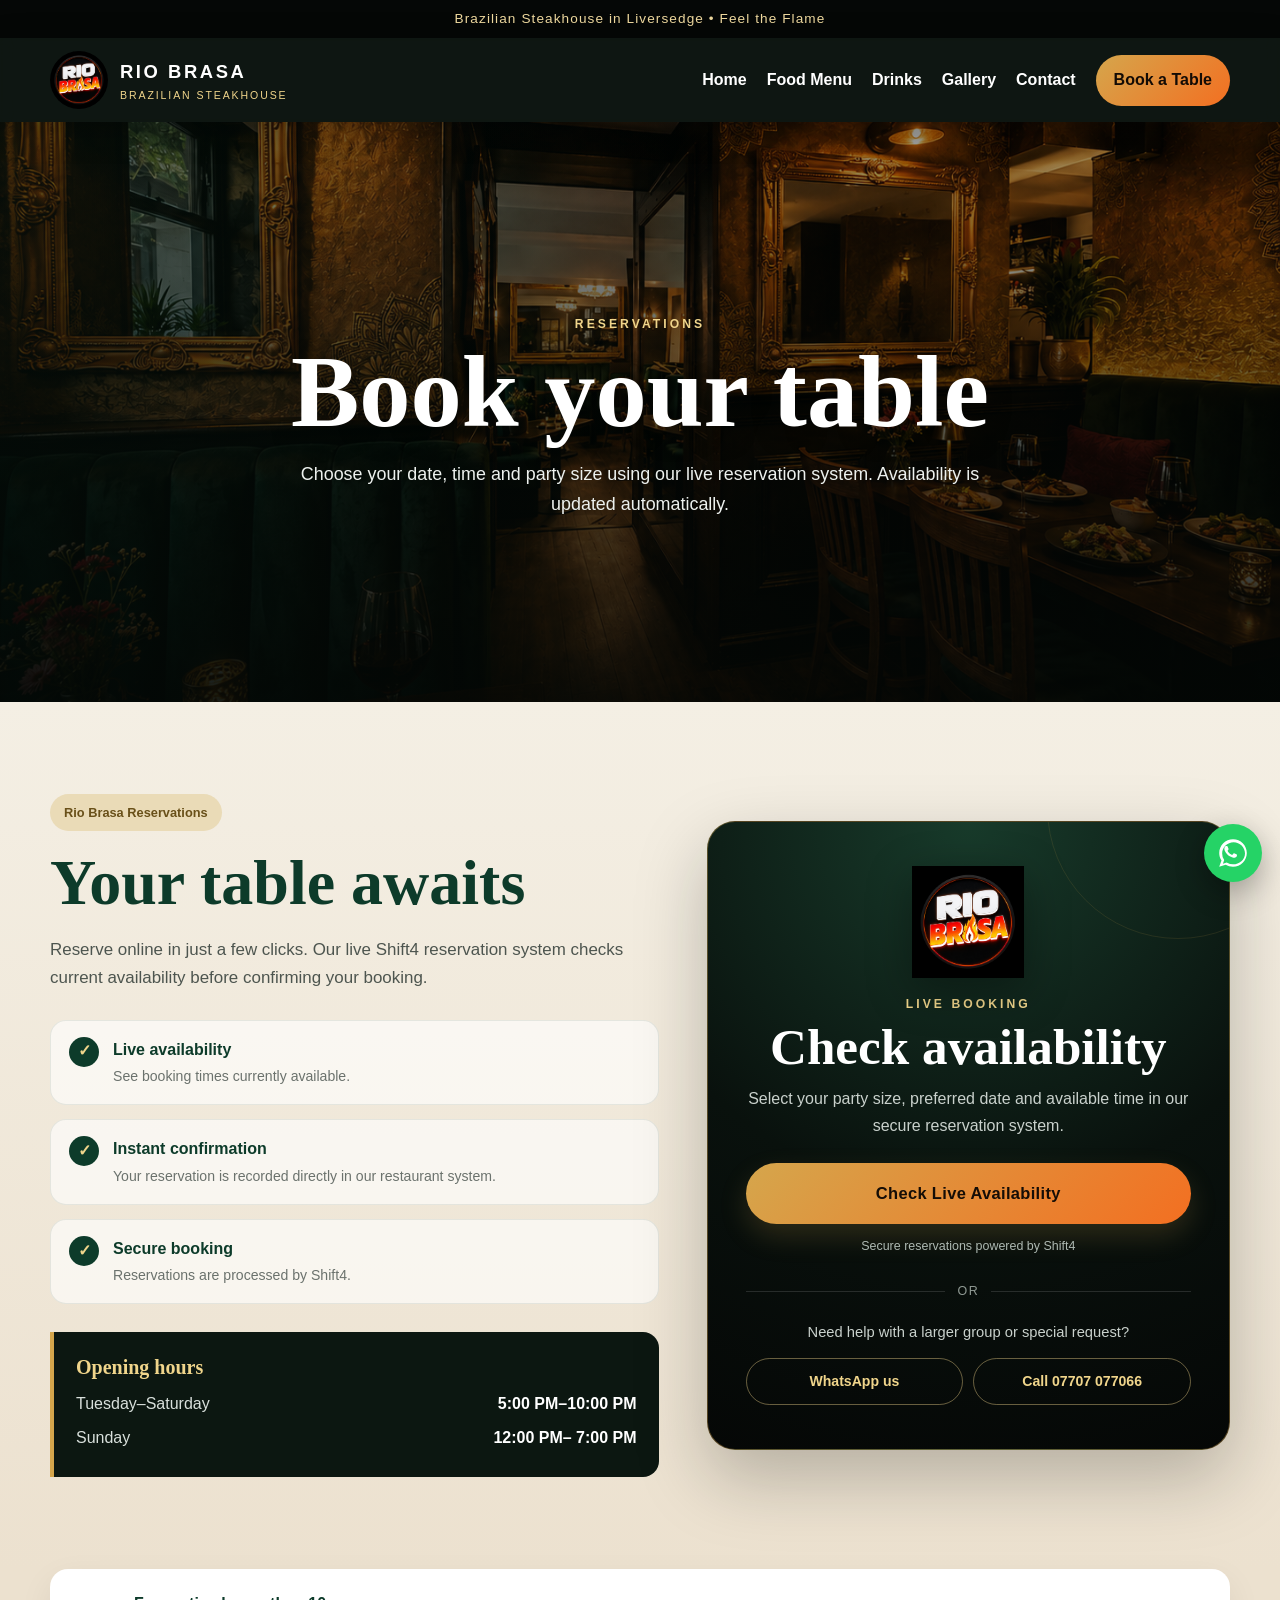
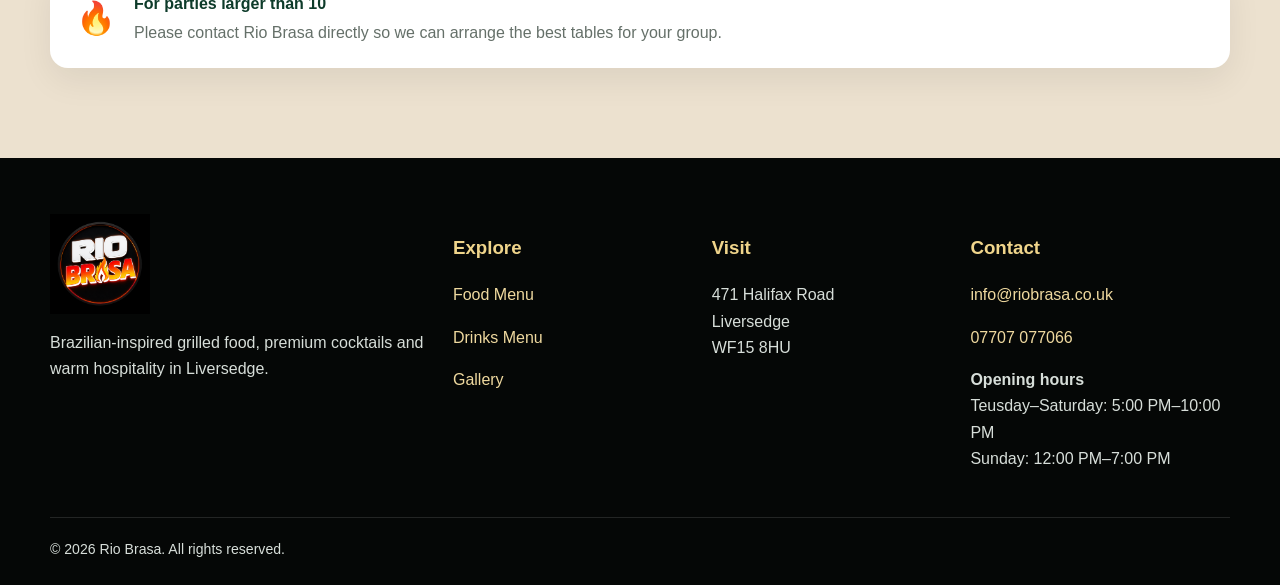
==== commit c6b07260: "Fix typo in opening hours from 'Tuesay' to 'Tuesday'" ====
--- a/booking.html
+++ b/booking.html
@@ -47,7 +47,7 @@
 
       <div class="booking-hours-card">
         <strong>Opening hours</strong>
-        <p>Tuesay–Saturday <span>5:00 PM–10:00 PM</span></p>
+        <p>Tuesday–Saturday <span>5:00 PM–10:00 PM</span></p>
         <p>Sunday <span>12:00 PM– 7:00 PM</span></p>
       </div>
     </div>
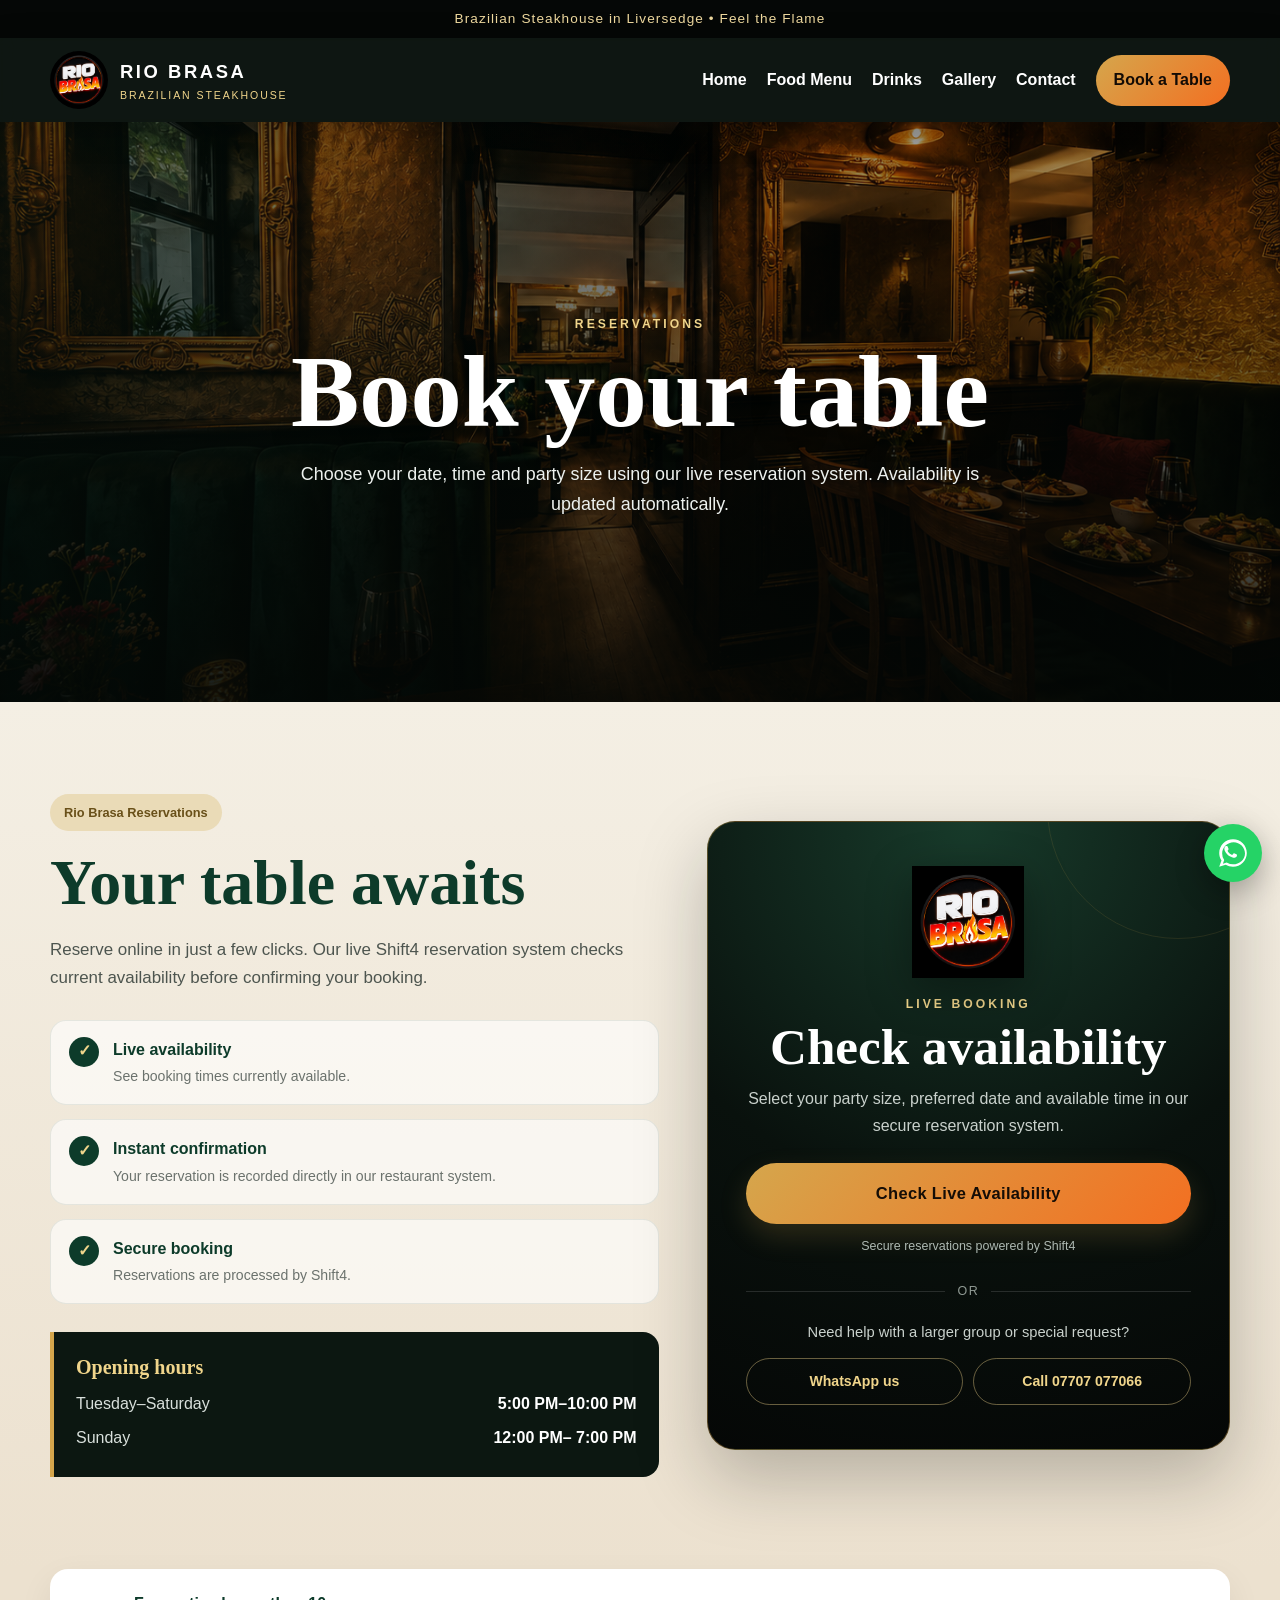
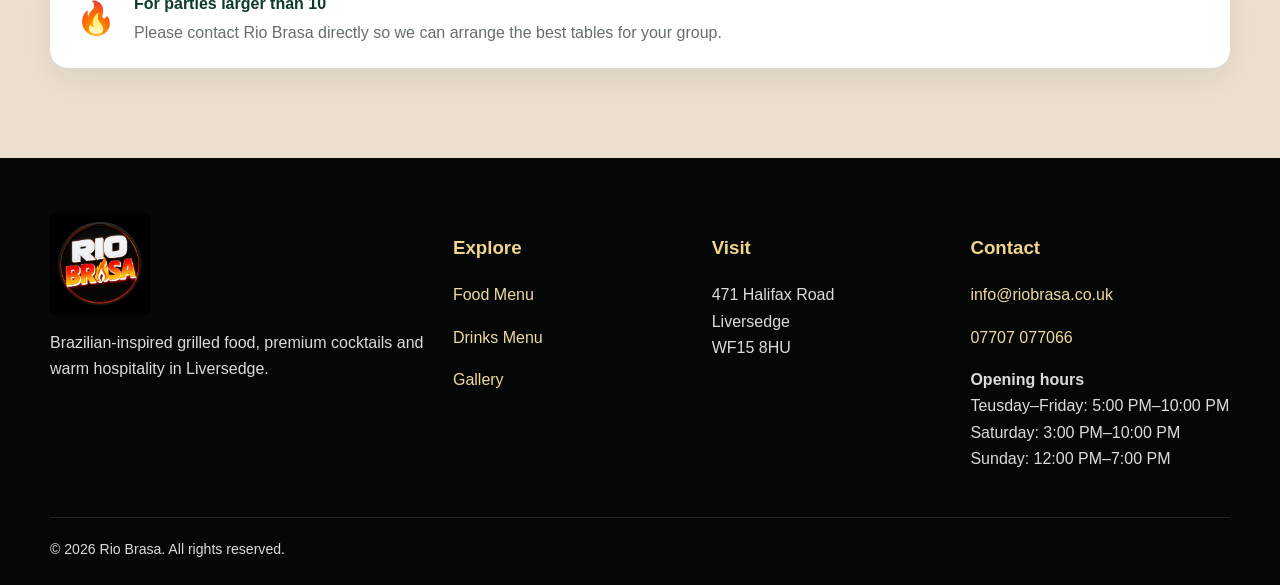
==== commit 1fef144d: "Revise opening hours in footer contact section Updated opening hours for contact section." ====
--- a/booking.html
+++ b/booking.html
@@ -83,7 +83,7 @@
     <div><img src="assets/images/logo.png" alt="Rio Brasa"><p>Brazilian-inspired grilled food, premium cocktails and warm hospitality in Liversedge.</p></div>
     <div><h3>Explore</h3><p><a href="food-menu.html">Food Menu</a></p><p><a href="drinks.html">Drinks Menu</a></p><p><a href="gallery.html">Gallery</a></p></div>
     <div><h3>Visit</h3><p>471 Halifax Road<br>Liversedge<br>WF15 8HU</p></div>
-    <div><h3>Contact</h3><p><a href="mailto:info@riobrasa.co.uk">info@riobrasa.co.uk</a></p><p><a href="tel:+447707077066">07707 077066</a></p><p><strong>Opening hours</strong><br>Teusday–Saturday: 5:00 PM–10:00 PM<br>Sunday: 12:00 PM–7:00 PM</p></div>
+    <div><h3>Contact</h3><p><a href="mailto:info@riobrasa.co.uk">info@riobrasa.co.uk</a></p><p><a href="tel:+447707077066">07707 077066</a></p><p><strong>Opening hours</strong><br>Teusday–Friday: 5:00 PM–10:00 PM<br>Saturday: 3:00 PM–10:00 PM<br>Sunday: 12:00 PM–7:00 PM</p></div>
   </div>
   <div class="container copy">© 2026 Rio Brasa. All rights reserved.</div>
 </footer>
